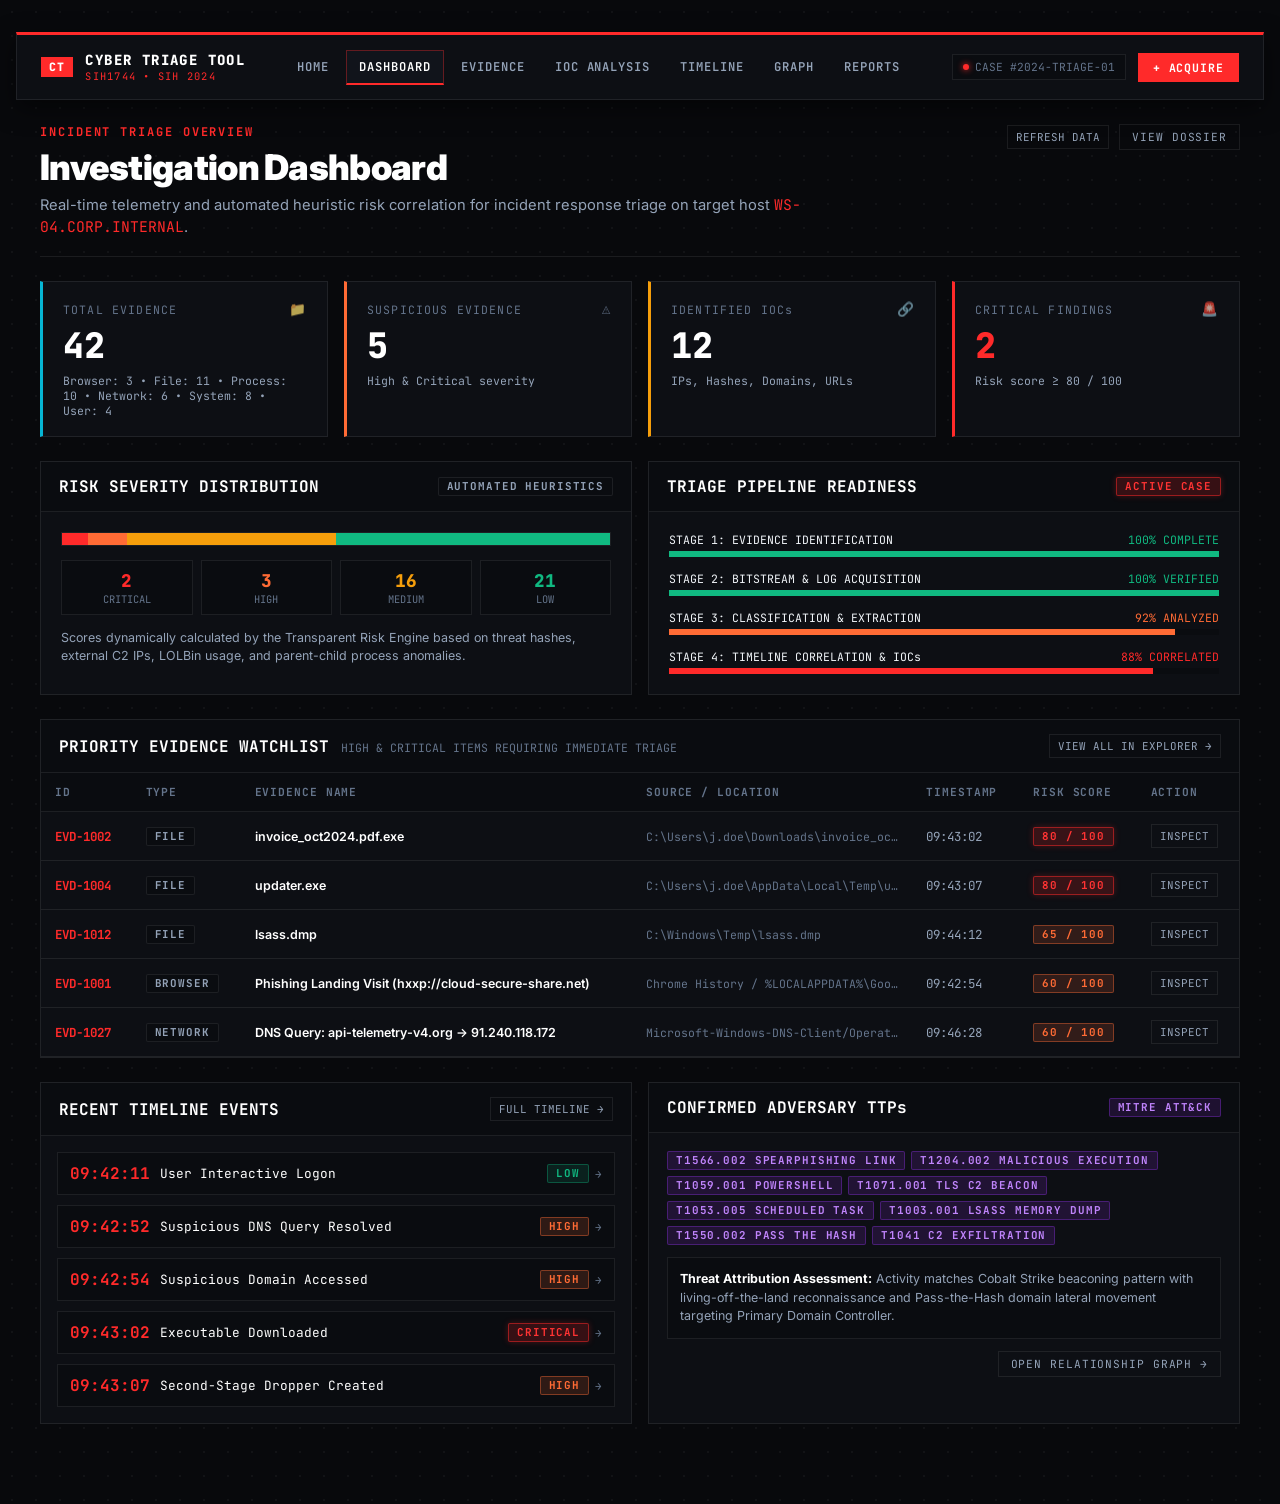
==== dashboard.html @ 0ad09f66 "Add files via upload" ====
<!DOCTYPE html>
<html lang="en">
<head>
  <meta charset="UTF-8">
  <meta name="viewport" content="width=device-width, initial-scale=1.0">
  <meta name="description" content="Cyber Triage Tool - Investigation Dashboard | SIH1744">
  <meta name="theme-color" content="#08090c">
  <title>Dashboard | Cyber Triage Tool</title>

  <!-- Google Fonts -->
  <link rel="preconnect" href="https://fonts.googleapis.com">
  <link rel="preconnect" href="https://fonts.gstatic.com" crossorigin>
  <link href="https://fonts.googleapis.com/css2?family=Inter:wght@400;500;600;700;800;900&family=JetBrains+Mono:wght@400;500;600;700&display=swap" rel="stylesheet">

  <link rel="stylesheet" href="css/style.css">
  <link rel="stylesheet" href="css/app.css">
</head>
<body>

  <!-- Global Technical App Header & Navigation -->
  <header class="app-header font-mono" role="banner">
    <div class="nav-wrapper">
      <a href="index.html" class="nav-brand" title="Return to Overview">
        <span class="brand-badge">CT</span>
        <div class="brand-text">
          <span class="brand-title">CYBER TRIAGE TOOL</span>
          <span class="brand-meta">SIH1744 &bull; SIH 2024</span>
        </div>
      </a>

      <button type="button" class="mobile-nav-toggle" id="mobileNavToggle" aria-label="Toggle navigation menu">&#9776;</button>

      <ul class="nav-links" id="navLinksContainer">
        <li><a href="index.html" class="nav-link">HOME</a></li>
        <li><a href="dashboard.html" class="nav-link active">DASHBOARD</a></li>
        <li><a href="evidence.html" class="nav-link">EVIDENCE</a></li>
        <li><a href="ioc.html" class="nav-link">IOC ANALYSIS</a></li>
        <li><a href="timeline.html" class="nav-link">TIMELINE</a></li>
        <li><a href="graph.html" class="nav-link">GRAPH</a></li>
        <li><a href="reports.html" class="nav-link">REPORTS</a></li>
      </ul>

      <div class="nav-actions">
        <div class="case-indicator">
          <span class="case-pulse"></span>
          <span>CASE #2024-TRIAGE-01</span>
        </div>
        <button type="button" class="btn-acquire-quick font-mono" title="Acquire new forensic evidence file">
          <span>+ ACQUIRE</span>
        </button>
      </div>
    </div>
  </header>

  <!-- Main Container -->
  <main class="app-container" style="margin-top: 24px;">
    
    <!-- Page Header & Triage Stage Bar -->
    <section class="page-header" aria-label="Dashboard Overview">
      <div class="header-left">
        <span class="page-category font-mono">INCIDENT TRIAGE OVERVIEW</span>
        <h1 class="page-title">Investigation Dashboard</h1>
        <p class="page-subtitle">
          Real-time telemetry and automated heuristic risk correlation for incident response triage on target host <code class="font-mono" style="color: var(--color-accent-red);">WS-04.CORP.INTERNAL</code>.
        </p>
      </div>
      <div class="header-right font-mono">
        <button type="button" class="table-action-btn" id="refreshStatsBtn">REFRESH DATA</button>
        <button type="button" class="action-btn" onclick="location.href='reports.html'">VIEW DOSSIER</button>
      </div>
    </section>

    <!-- 4 Key Dynamic Metrics -->
    <section class="metrics-grid font-mono" aria-label="Key Forensic Statistics">
      <div class="metric-card accent-cyan">
        <div class="metric-header">
          <span>TOTAL EVIDENCE</span>
          <span class="metric-icon">&#128193;</span>
        </div>
        <div class="metric-value" id="statTotalEvidence">--</div>
        <div class="metric-footer" id="statEvidenceBreakdown">Across 6 artifact vectors</div>
      </div>

      <div class="metric-card accent-orange">
        <div class="metric-header">
          <span>SUSPICIOUS EVIDENCE</span>
          <span class="metric-icon">&#9888;</span>
        </div>
        <div class="metric-value" id="statSuspiciousEvidence">--</div>
        <div class="metric-footer">High &amp; Critical severity</div>
      </div>

      <div class="metric-card accent-amber">
        <div class="metric-header">
          <span>IDENTIFIED IOCs</span>
          <span class="metric-icon">&#128279;</span>
        </div>
        <div class="metric-value" id="statTotalIocs">--</div>
        <div class="metric-footer">IPs, Hashes, Domains, URLs</div>
      </div>

      <div class="metric-card accent-red">
        <div class="metric-header">
          <span>CRITICAL FINDINGS</span>
          <span class="metric-icon">&#128680;</span>
        </div>
        <div class="metric-value" id="statCriticalFindings">--</div>
        <div class="metric-footer">Risk score &ge; 80 / 100</div>
      </div>
    </section>

    <!-- Investigation Progress & Risk Distribution Row -->
    <div style="display: grid; grid-template-columns: 1fr 1fr; gap: 16px;">
      
      <!-- Risk Distribution Visual Meter -->
      <section class="data-panel" aria-label="Heuristic Risk Distribution">
        <div class="panel-toolbar">
          <span class="font-mono" style="font-weight: 700; color: var(--text-white);">RISK SEVERITY DISTRIBUTION</span>
          <span class="badge badge-type font-mono">AUTOMATED HEURISTICS</span>
        </div>
        <div style="padding: 20px; display: flex; flex-direction: column; gap: 14px;">
          <!-- Progress Bar Segments -->
          <div style="height: 14px; background: var(--bg-panel); border: 1px solid var(--border-subtle); display: flex; overflow: hidden;" id="riskDistributionBar">
            <div id="riskBarCritical" style="background: #ff2a2a; width: 0%;" title="Critical"></div>
            <div id="riskBarHigh" style="background: #ff6b35; width: 0%;" title="High"></div>
            <div id="riskBarMedium" style="background: #f59e0b; width: 0%;" title="Medium"></div>
            <div id="riskBarLow" style="background: #10b981; width: 0%;" title="Low"></div>
          </div>

          <!-- Legend Counters -->
          <div style="display: grid; grid-template-columns: repeat(4, 1fr); gap: 8px; text-align: center;" class="font-mono">
            <div style="background: var(--bg-panel); border: 1px solid var(--border-subtle); padding: 8px;">
              <div style="color: #ff2a2a; font-weight: 800; font-size: 1.1rem;" id="distCriticalCount">0</div>
              <div style="font-size: 0.65rem; color: var(--text-muted);">CRITICAL</div>
            </div>
            <div style="background: var(--bg-panel); border: 1px solid var(--border-subtle); padding: 8px;">
              <div style="color: #ff6b35; font-weight: 800; font-size: 1.1rem;" id="distHighCount">0</div>
              <div style="font-size: 0.65rem; color: var(--text-muted);">HIGH</div>
            </div>
            <div style="background: var(--bg-panel); border: 1px solid var(--border-subtle); padding: 8px;">
              <div style="color: #f59e0b; font-weight: 800; font-size: 1.1rem;" id="distMediumCount">0</div>
              <div style="font-size: 0.65rem; color: var(--text-muted);">MEDIUM</div>
            </div>
            <div style="background: var(--bg-panel); border: 1px solid var(--border-subtle); padding: 8px;">
              <div style="color: #10b981; font-weight: 800; font-size: 1.1rem;" id="distLowCount">0</div>
              <div style="font-size: 0.65rem; color: var(--text-muted);">LOW</div>
            </div>
          </div>

          <p style="font-size: 0.78rem; color: var(--text-secondary); line-height: 1.45;">
            Scores dynamically calculated by the Transparent Risk Engine based on threat hashes, external C2 IPs, LOLBin usage, and parent-child process anomalies.
          </p>
        </div>
      </section>

      <!-- Investigation Pipeline Progress -->
      <section class="data-panel" aria-label="Investigation Pipeline Status">
        <div class="panel-toolbar">
          <span class="font-mono" style="font-weight: 700; color: var(--text-white);">TRIAGE PIPELINE READINESS</span>
          <span class="badge badge-critical font-mono">ACTIVE CASE</span>
        </div>
        <div style="padding: 20px; display: flex; flex-direction: column; gap: 14px;" class="font-mono">
          <div style="display: flex; flex-direction: column; gap: 4px;">
            <div style="display: flex; justify-content: space-between; font-size: 0.72rem;">
              <span>STAGE 1: EVIDENCE IDENTIFICATION</span>
              <span style="color: #10b981;">100% COMPLETE</span>
            </div>
            <div style="height: 6px; background: var(--bg-panel);"><div style="width: 100%; height: 100%; background: #10b981;"></div></div>
          </div>

          <div style="display: flex; flex-direction: column; gap: 4px;">
            <div style="display: flex; justify-content: space-between; font-size: 0.72rem;">
              <span>STAGE 2: BITSTREAM &amp; LOG ACQUISITION</span>
              <span style="color: #10b981;">100% VERIFIED</span>
            </div>
            <div style="height: 6px; background: var(--bg-panel);"><div style="width: 100%; height: 100%; background: #10b981;"></div></div>
          </div>

          <div style="display: flex; flex-direction: column; gap: 4px;">
            <div style="display: flex; justify-content: space-between; font-size: 0.72rem;">
              <span>STAGE 3: CLASSIFICATION &amp; EXTRACTION</span>
              <span style="color: #ff6b35;">92% ANALYZED</span>
            </div>
            <div style="height: 6px; background: var(--bg-panel);"><div style="width: 92%; height: 100%; background: #ff6b35;"></div></div>
          </div>

          <div style="display: flex; flex-direction: column; gap: 4px;">
            <div style="display: flex; justify-content: space-between; font-size: 0.72rem;">
              <span>STAGE 4: TIMELINE CORRELATION &amp; IOCs</span>
              <span style="color: #ff2a2a;">88% CORRELATED</span>
            </div>
            <div style="height: 6px; background: var(--bg-panel);"><div style="width: 88%; height: 100%; background: #ff2a2a;"></div></div>
          </div>
        </div>
      </section>
    </div>

    <!-- Priority Evidence Watchlist -->
    <section class="data-panel" aria-label="Priority Evidence Watchlist">
      <div class="panel-toolbar">
        <div>
          <span class="font-mono" style="font-weight: 700; color: var(--text-white);">PRIORITY EVIDENCE WATCHLIST</span>
          <span style="font-size: 0.72rem; color: var(--text-muted); margin-left: 8px;" class="font-mono">HIGH &amp; CRITICAL ITEMS REQUIRING IMMEDIATE TRIAGE</span>
        </div>
        <button type="button" class="table-action-btn font-mono" onclick="location.href='evidence.html'">VIEW ALL IN EXPLORER &rarr;</button>
      </div>

      <div class="table-responsive">
        <table class="triage-table">
          <thead>
            <tr>
              <th>ID</th>
              <th>TYPE</th>
              <th>EVIDENCE NAME</th>
              <th>SOURCE / LOCATION</th>
              <th>TIMESTAMP</th>
              <th>RISK SCORE</th>
              <th>ACTION</th>
            </tr>
          </thead>
          <tbody id="priorityEvidenceTableBody">
            <!-- Dynamic Rows Generated by dashboard.js -->
          </tbody>
        </table>
      </div>
    </section>

    <!-- Recent Timeline Events & MITRE ATT&CK Matrix Preview -->
    <div style="display: grid; grid-template-columns: 1fr 1fr; gap: 16px;">
      
      <!-- Recent Timeline Events -->
      <section class="data-panel" aria-label="Recent Correlated Events">
        <div class="panel-toolbar">
          <span class="font-mono" style="font-weight: 700; color: var(--text-white);">RECENT TIMELINE EVENTS</span>
          <button type="button" class="table-action-btn font-mono" onclick="location.href='timeline.html'">FULL TIMELINE &rarr;</button>
        </div>
        <div style="padding: 16px; display: flex; flex-direction: column; gap: 10px;" id="dashboardTimelinePreview">
          <!-- Dynamic Items Generated by dashboard.js -->
        </div>
      </section>

      <!-- Key Findings & MITRE ATT&CK Coverage -->
      <section class="data-panel" aria-label="MITRE ATT&CK Tactics Identified">
        <div class="panel-toolbar">
          <span class="font-mono" style="font-weight: 700; color: var(--text-white);">CONFIRMED ADVERSARY TTPs</span>
          <span class="badge badge-mitre font-mono">MITRE ATT&CK</span>
        </div>
        <div style="padding: 18px; display: flex; flex-direction: column; gap: 12px;">
          <div style="display: flex; flex-wrap: wrap; gap: 6px;">
            <span class="badge badge-mitre font-mono">T1566.002 Spearphishing Link</span>
            <span class="badge badge-mitre font-mono">T1204.002 Malicious Execution</span>
            <span class="badge badge-mitre font-mono">T1059.001 PowerShell</span>
            <span class="badge badge-mitre font-mono">T1071.001 TLS C2 Beacon</span>
            <span class="badge badge-mitre font-mono">T1053.005 Scheduled Task</span>
            <span class="badge badge-mitre font-mono">T1003.001 LSASS Memory Dump</span>
            <span class="badge badge-mitre font-mono">T1550.002 Pass the Hash</span>
            <span class="badge badge-mitre font-mono">T1041 C2 Exfiltration</span>
          </div>
          <div style="background: var(--bg-panel); border: 1px solid var(--border-subtle); padding: 12px; font-size: 0.78rem; color: var(--text-secondary); line-height: 1.5;">
            <strong style="color: var(--text-white);">Threat Attribution Assessment:</strong> Activity matches Cobalt Strike beaconing pattern with living-off-the-land reconnaissance and Pass-the-Hash domain lateral movement targeting Primary Domain Controller.
          </div>
          <div style="display: flex; justify-content: flex-end;">
            <button type="button" class="action-btn font-mono" onclick="location.href='graph.html'">OPEN RELATIONSHIP GRAPH &rarr;</button>
          </div>
        </div>
      </section>

    </div>

  </main>

  <script src="js/data.js"></script>
  <script src="js/app.js"></script>
  <script src="js/dashboard.js"></script>
</body>
</html>
---- css/style.css ----
/* ==========================================================================
   CYBER TRIAGE TOOL - SIH1744
   Aesthetic: Technical Cybersecurity / Forensic Investigation
   Colors: Near-black, High-contrast White, Signal Red Accent
   ========================================================================== */

/* --------------------------------------------------------------------------
   1. CSS Custom Properties / Design Tokens
   -------------------------------------------------------------------------- */
:root {
  /* Color Palette */
  --bg-page: #08090c;
  --bg-card: #0d0f14;
  --bg-card-secondary: #11141b;
  --bg-panel: #0a0c10;
  --bg-badge: #14171f;

  /* Accent Red */
  --color-accent-red: #ff2a2a;
  --color-accent-red-hover: #ff4747;
  --color-accent-red-dim: rgba(255, 42, 42, 0.12);
  --color-accent-red-border: rgba(255, 42, 42, 0.35);

  /* Typography Colors */
  --text-white: #ffffff;
  --text-primary: #f1f5f9;
  --text-secondary: #94a3b8;
  --text-muted: #64748b;
  --text-dark-muted: #475569;

  /* Borders & Dividers */
  --border-subtle: rgba(255, 255, 255, 0.08);
  --border-medium: rgba(255, 255, 255, 0.14);
  --border-light: rgba(255, 255, 255, 0.22);
  --border-accent: #ff2a2a;

  /* Typography Families */
  --font-sans: 'Inter', -apple-system, BlinkMacSystemFont, 'Segoe UI', Roboto, Helvetica, Arial, sans-serif;
  --font-mono: 'JetBrains Mono', 'SF Mono', Consolas, 'Courier New', Courier, monospace;

  /* Layout & Sizing */
  --card-max-width: 1040px;
  --container-padding-desktop: 48px 54px;
  --container-padding-tablet: 36px 28px;
  --container-padding-mobile: 24px 16px;

  /* Transitions */
  --transition-fast: 0.15s ease;
  --transition-smooth: 0.25s ease;
}

/* --------------------------------------------------------------------------
   2. Reset & Base Styles
   -------------------------------------------------------------------------- */
*, *::before, *::after {
  box-sizing: border-box;
  margin: 0;
  padding: 0;
}

html {
  font-size: 16px;
  scroll-behavior: smooth;
  background-color: var(--bg-page);
  color: var(--text-primary);
  -webkit-font-smoothing: antialiased;
  -moz-osx-font-smoothing: grayscale;
  overflow-x: hidden;
  width: 100%;
}

body {
  font-family: var(--font-sans);
  background-color: var(--bg-page);
  /* Tactical subtle forensic grid */
  background-image: 
    radial-gradient(circle, rgba(255, 255, 255, 0.04) 1px, transparent 1px);
  background-size: 24px 24px;
  min-height: 100vh;
  width: 100%;
  max-width: 100vw;
  display: flex;
  flex-direction: column;
  align-items: center;
  justify-content: center;
  padding: 32px 16px;
  overflow-x: hidden;
}

/* Utility font class */
.font-mono {
  font-family: var(--font-mono);
}

/* --------------------------------------------------------------------------
   3. Screen Wrapper & Top Bar
   -------------------------------------------------------------------------- */
.screen-wrapper {
  width: 100%;
  max-width: var(--card-max-width);
  min-width: 0;
  display: flex;
  flex-direction: column;
  gap: 12px;
  position: relative;
  overflow: hidden;
}

/* Top Mini Terminal Status Bar */
.top-bar {
  display: flex;
  justify-content: space-between;
  align-items: center;
  padding: 8px 16px;
  background: var(--bg-card);
  border: 1px solid var(--border-subtle);
  border-bottom: none;
  font-size: 0.72rem;
  letter-spacing: 0.06em;
  color: var(--text-muted);
  width: 100%;
  min-width: 0;
  overflow: hidden;
}

.terminal-status {
  display: flex;
  align-items: center;
  gap: 8px;
  min-width: 0;
  flex: 1;
  overflow: hidden;
}

.status-indicator {
  width: 6px;
  height: 6px;
  background-color: var(--color-accent-red);
  border-radius: 50%;
  box-shadow: 0 0 6px var(--color-accent-red);
  animation: pulse-indicator 2s infinite ease-in-out;
  flex-shrink: 0;
}

@keyframes pulse-indicator {
  0%, 100% { opacity: 1; }
  50% { opacity: 0.35; }
}

.status-text {
  min-width: 0;
  overflow: hidden;
  text-overflow: ellipsis;
  white-space: nowrap;
}

.keyboard-hint {
  color: var(--text-dark-muted);
  display: flex;
  align-items: center;
  gap: 4px;
  flex-shrink: 0;
}

.kbd-badge {
  color: var(--text-secondary);
  background: var(--bg-badge);
  padding: 1px 5px;
  border: 1px solid var(--border-subtle);
  border-radius: 2px;
  font-size: 0.68rem;
}

/* --------------------------------------------------------------------------
   4. Main Triage Card Container
   -------------------------------------------------------------------------- */
.triage-card {
  position: relative;
  background-color: var(--bg-card);
  border: 1px solid var(--border-subtle);
  border-top: 1px solid var(--border-medium);
  box-shadow: 0 16px 40px rgba(0, 0, 0, 0.6);
  width: 100%;
  max-width: 100%;
  min-width: 0;
  display: flex;
  overflow: hidden;
}

/* Red Left Vertical Accent Line */
.card-left-accent {
  width: 4px;
  flex-shrink: 0;
  background-color: var(--color-accent-red);
  align-self: stretch;
}

/* Inner Card Layout */
.card-inner {
  flex: 1;
  padding: var(--container-padding-desktop);
  display: flex;
  flex-direction: column;
  gap: 28px;
  position: relative;
  min-width: 0;
  overflow: hidden;
}

/* --------------------------------------------------------------------------
   5. Top-Right Corner Badge / Ribbon
   -------------------------------------------------------------------------- */
.corner-badge {
  position: absolute;
  top: 0;
  right: 0;
  z-index: 10;
  display: flex;
  flex-direction: column;
  align-items: flex-end;
}

.badge-edition {
  background-color: var(--color-accent-red);
  color: var(--text-white);
  font-size: 0.72rem;
  font-weight: 700;
  letter-spacing: 0.12em;
  padding: 6px 16px 5px 20px;
  clip-path: polygon(14px 0, 100% 0, 100% 100%, 0 100%);
  text-transform: uppercase;
}

.badge-track {
  background-color: var(--bg-badge);
  color: var(--text-secondary);
  font-size: 0.68rem;
  font-weight: 600;
  letter-spacing: 0.15em;
  padding: 4px 14px 4px 18px;
  border-left: 1px solid var(--border-medium);
  border-bottom: 1px solid var(--border-medium);
  text-transform: uppercase;
}

/* --------------------------------------------------------------------------
   6. Meta Section
   -------------------------------------------------------------------------- */
.meta-section {
  display: flex;
  flex-direction: column;
  gap: 8px;
  padding-right: 110px; /* Space for corner badge */
  min-width: 0;
}

.category-tag {
  color: var(--color-accent-red);
  font-size: 0.8rem;
  font-weight: 700;
  letter-spacing: 0.16em;
  text-transform: uppercase;
}

.metadata-row {
  display: flex;
  align-items: center;
  gap: 10px;
  font-size: 0.84rem;
  color: var(--text-secondary);
  letter-spacing: 0.08em;
  flex-wrap: wrap;
}

.meta-id {
  color: var(--text-primary);
  font-weight: 600;
}

.meta-separator {
  color: var(--text-dark-muted);
  font-size: 0.75rem;
}

.meta-edition {
  color: var(--text-secondary);
}

.copy-id-btn {
  background: transparent;
  border: 1px solid var(--border-subtle);
  color: var(--text-muted);
  padding: 2px 8px;
  font-size: 0.68rem;
  cursor: pointer;
  display: inline-flex;
  align-items: center;
  gap: 4px;
  transition: all var(--transition-fast);
  margin-left: 4px;
}

.copy-id-btn:hover,
.copy-id-btn:focus-visible {
  color: var(--text-white);
  border-color: var(--color-accent-red);
  background: var(--color-accent-red-dim);
  outline: none;
}

/* --------------------------------------------------------------------------
   7. Hero Headline & Description
   -------------------------------------------------------------------------- */
.hero-section {
  display: flex;
  flex-direction: column;
  gap: 16px;
  min-width: 0;
}

.main-heading {
  font-size: clamp(1.75rem, 4.3vw, 3.25rem);
  font-weight: 900;
  line-height: 1.15;
  letter-spacing: -0.025em;
  color: var(--text-white);
  text-transform: none;
  word-break: break-word;
  overflow-wrap: break-word;
}

.heading-break {
  display: inline;
}

.project-description {
  font-size: 1.05rem;
  line-height: 1.65;
  color: var(--text-secondary);
  max-width: 840px;
  font-weight: 400;
  word-break: break-word;
  overflow-wrap: break-word;
}

/* --------------------------------------------------------------------------
   8. Subtle Horizontal Divider
   -------------------------------------------------------------------------- */
.subtle-divider {
  border: none;
  border-top: 1px solid var(--border-subtle);
  width: 100%;
  margin: 0;
}

/* --------------------------------------------------------------------------
   9. Process Bar (Core Triage Pipeline)
   -------------------------------------------------------------------------- */
.process-section {
  display: flex;
  flex-direction: column;
  gap: 16px;
  min-width: 0;
}

.process-header-meta {
  display: flex;
  justify-content: space-between;
  align-items: center;
  font-size: 0.72rem;
  color: var(--text-muted);
  letter-spacing: 0.08em;
  flex-wrap: wrap;
  gap: 6px;
}

.process-guide {
  color: var(--text-dark-muted);
  font-size: 0.66rem;
}

/* Process Bar Container */
.process-bar {
  display: flex;
  align-items: center;
  justify-content: space-between;
  flex-wrap: wrap;
  gap: 6px 10px;
  padding: 12px 14px;
  background: var(--bg-panel);
  border: 1px solid var(--border-subtle);
  min-width: 0;
}

.process-node {
  display: inline-flex;
  align-items: center;
  gap: 8px;
  min-width: 0;
}

.process-step {
  background: transparent;
  border: 1px solid transparent;
  color: var(--text-secondary);
  font-size: 0.8rem;
  font-weight: 600;
  letter-spacing: 0.08em;
  padding: 8px 12px;
  cursor: pointer;
  display: inline-flex;
  align-items: center;
  gap: 6px;
  transition: all var(--transition-fast);
  position: relative;
  text-transform: uppercase;
  min-width: 0;
}

.process-step .step-num {
  color: var(--color-accent-red);
  font-size: 0.66rem;
  font-weight: 700;
  opacity: 0.85;
}

.process-step:hover,
.process-step:focus-visible {
  color: var(--text-white);
  border-color: var(--color-accent-red);
  background: var(--color-accent-red-dim);
  outline: none;
}

.process-step.active {
  color: var(--text-white);
  background: var(--bg-card-secondary);
  border-color: var(--color-accent-red-border);
  box-shadow: inset 0 -2px 0 var(--color-accent-red);
}

.process-arrow {
  color: var(--color-accent-red);
  font-size: 1.1rem;
  user-select: none;
  opacity: 0.85;
  font-weight: 700;
  line-height: 1;
}

/* Interactive Process Detail Panel */
.process-detail-panel {
  background: var(--bg-panel);
  border: 1px solid var(--border-subtle);
  border-left: 3px solid var(--color-accent-red);
  padding: 14px 18px;
  display: flex;
  flex-direction: column;
  gap: 8px;
  transition: border-color var(--transition-fast);
  min-width: 0;
}

.detail-header {
  display: flex;
  align-items: center;
  gap: 12px;
}

.detail-badge {
  font-size: 0.68rem;
  font-weight: 700;
  color: var(--color-accent-red);
  background: var(--color-accent-red-dim);
  padding: 2px 8px;
  border: 1px solid var(--color-accent-red-border);
  letter-spacing: 0.1em;
}

.detail-title {
  font-size: 0.85rem;
  font-weight: 700;
  color: var(--text-white);
  letter-spacing: 0.1em;
}

.detail-desc {
  font-size: 0.84rem;
  line-height: 1.55;
  color: var(--text-primary);
  font-family: var(--font-sans);
  word-break: break-word;
  overflow-wrap: break-word;
}

.detail-artifacts {
  font-size: 0.72rem;
  display: flex;
  flex-wrap: wrap;
  gap: 6px;
  margin-top: 4px;
}

.detail-artifact-label {
  color: var(--text-muted);
  letter-spacing: 0.08em;
}

.detail-artifact-content {
  color: var(--color-accent-red);
  letter-spacing: 0.04em;
  word-break: break-word;
  overflow-wrap: break-word;
}

/* --------------------------------------------------------------------------
   10. "WHY IT'S HARD" Challenge Section
   -------------------------------------------------------------------------- */
.challenge-section {
  display: flex;
  flex-direction: column;
  gap: 18px;
  min-width: 0;
}

.section-heading {
  font-size: 1.1rem;
  font-weight: 800;
  letter-spacing: 0.14em;
  color: var(--text-white);
  text-transform: uppercase;
  display: flex;
  align-items: center;
  gap: 8px;
}

.heading-prefix {
  color: var(--color-accent-red);
  font-weight: 700;
}

.challenge-list {
  list-style: none;
  display: grid;
  grid-template-columns: repeat(2, 1fr);
  gap: 14px;
  min-width: 0;
}

.challenge-item {
  display: flex;
  align-items: flex-start;
  gap: 14px;
  padding: 14px 16px;
  background: var(--bg-panel);
  border: 1px solid var(--border-subtle);
  transition: all var(--transition-fast);
  cursor: default;
  min-width: 0;
}

.challenge-item:hover,
.challenge-item:focus-visible {
  border-color: var(--border-light);
  background: var(--bg-card-secondary);
  outline: none;
}

.challenge-item:hover .bullet-marker {
  color: var(--text-white);
  border-color: var(--color-accent-red);
  background: var(--color-accent-red);
}

.bullet-marker {
  color: var(--color-accent-red);
  font-size: 0.7rem;
  font-weight: 700;
  letter-spacing: 0.05em;
  padding: 2px 5px;
  background: var(--color-accent-red-dim);
  border: 1px solid var(--color-accent-red-border);
  flex-shrink: 0;
  transition: all var(--transition-fast);
  line-height: 1;
}

.challenge-content {
  display: flex;
  flex-direction: column;
  gap: 4px;
  min-width: 0;
}

.challenge-title {
  font-size: 0.95rem;
  font-weight: 600;
  color: var(--text-white);
  line-height: 1.35;
  word-break: break-word;
  overflow-wrap: break-word;
}

.challenge-subtext {
  font-size: 0.78rem;
  line-height: 1.5;
  color: var(--text-muted);
  word-break: break-word;
  overflow-wrap: break-word;
}

/* --------------------------------------------------------------------------
   11. Footer / Action Controls
   -------------------------------------------------------------------------- */
.card-footer {
  display: flex;
  justify-content: space-between;
  align-items: center;
  padding-top: 14px;
  border-top: 1px solid var(--border-subtle);
  font-size: 0.72rem;
  color: var(--text-muted);
  min-width: 0;
}

.footer-left {
  letter-spacing: 0.06em;
}

.footer-tag {
  color: var(--color-accent-red);
  font-weight: 600;
}

.footer-right {
  display: flex;
  align-items: center;
  gap: 12px;
}

.action-btn {
  background: transparent;
  border: 1px solid var(--border-subtle);
  color: var(--text-secondary);
  font-family: var(--font-mono);
  font-size: 0.7rem;
  letter-spacing: 0.08em;
  padding: 5px 12px;
  cursor: pointer;
  display: inline-flex;
  align-items: center;
  gap: 6px;
  transition: all var(--transition-fast);
}

.action-btn .btn-indicator {
  width: 5px;
  height: 5px;
  background: var(--color-accent-red);
  border-radius: 50%;
}

.action-btn:hover,
.action-btn:focus-visible {
  color: var(--text-white);
  border-color: var(--color-accent-red);
  background: var(--color-accent-red-dim);
  outline: none;
}

/* --------------------------------------------------------------------------
   12. Notification Toast
   -------------------------------------------------------------------------- */
.toast-notification {
  position: fixed;
  bottom: 24px;
  right: 24px;
  background: var(--bg-card);
  color: var(--text-white);
  border: 1px solid var(--color-accent-red);
  border-left: 4px solid var(--color-accent-red);
  padding: 10px 18px;
  font-size: 0.75rem;
  letter-spacing: 0.1em;
  box-shadow: 0 8px 24px rgba(0, 0, 0, 0.8);
  opacity: 0;
  transform: translateY(12px);
  pointer-events: none;
  transition: opacity 0.2s ease, transform 0.2s ease;
  z-index: 1000;
}

.toast-notification.show {
  opacity: 1;
  transform: translateY(0);
}

/* --------------------------------------------------------------------------
   13. Fullscreen Presentation Mode Modifier
   -------------------------------------------------------------------------- */
body.presentation-mode {
  padding: 0;
  justify-content: center;
  background-color: #000000;
}

body.presentation-mode .top-bar {
  display: none;
}

body.presentation-mode .screen-wrapper {
  max-width: 100vw;
  height: 100vh;
  justify-content: center;
  align-items: center;
  padding: 24px;
}

body.presentation-mode .triage-card {
  max-width: 1200px;
  border-color: rgba(255, 255, 255, 0.12);
}

/* --------------------------------------------------------------------------
   14. Responsive Layout Queries
   -------------------------------------------------------------------------- */

/* Laptop / Small Desktop (max 1024px) */
@media screen and (max-width: 1024px) {
  .card-inner {
    padding: var(--container-padding-tablet);
    gap: 24px;
  }
}

/* Tablet (max 768px) */
@media screen and (max-width: 768px) {
  body {
    padding: 16px 8px;
  }

  .card-inner {
    padding: var(--container-padding-tablet);
    gap: 20px;
  }

  .top-bar {
    padding: 6px 12px;
  }

  .main-heading {
    font-size: clamp(1.65rem, 5vw, 2.2rem);
    line-height: 1.18;
  }

  .heading-break {
    display: inline;
  }

  .challenge-list {
    grid-template-columns: 1fr;
  }

  .process-bar {
    gap: 6px;
    padding: 10px;
  }

  .process-node {
    gap: 6px;
  }

  .process-step {
    padding: 6px 10px;
    font-size: 0.75rem;
  }

  .process-arrow {
    font-size: 0.95rem;
  }
}

/* Mobile & Small Screens (max 580px) */
@media screen and (max-width: 580px) {
  body {
    padding: 8px 6px;
  }

  .screen-wrapper {
    gap: 6px;
    width: 100%;
  }

  .card-left-accent {
    width: 3px;
  }

  .card-inner {
    padding: var(--container-padding-mobile);
    gap: 16px;
  }

  /* Responsive Top Bar: clean single line truncation */
  .top-bar {
    padding: 5px 8px;
    gap: 4px;
  }

  .status-text {
    font-size: 0.6rem;
  }

  .keyboard-hint {
    display: none; /* Hide keyboard shortcut text on mobile */
  }

  /* Corner Badge on Mobile */
  .corner-badge .badge-edition {
    font-size: 0.58rem;
    padding: 4px 8px 3px 12px;
  }

  .corner-badge .badge-track {
    font-size: 0.52rem;
    padding: 2px 6px;
  }

  .meta-section {
    padding-right: 70px;
    gap: 4px;
  }

  .category-tag {
    font-size: 0.68rem;
    letter-spacing: 0.12em;
  }

  .metadata-row {
    font-size: 0.7rem;
    gap: 6px;
  }

  .copy-id-btn {
    padding: 1px 5px;
    font-size: 0.6rem;
  }

  /* Main Headline Mobile */
  .main-heading {
    font-size: 1.38rem;
    line-height: 1.22;
    letter-spacing: -0.02em;
  }

  .heading-break {
    display: none; /* Natural wrapping on mobile */
  }

  .project-description {
    font-size: 0.85rem;
    line-height: 1.5;
  }

  /* Process Bar in clean 2-column grid */
  .process-header-meta {
    flex-direction: column;
    align-items: flex-start;
    gap: 2px;
  }

  .process-bar {
    display: grid;
    grid-template-columns: 1fr 1fr;
    gap: 6px;
    padding: 8px 6px;
  }

  .process-node {
    display: block;
    width: 100%;
  }

  .process-node .process-arrow {
    display: none;
  }

  .process-step {
    width: 100%;
    justify-content: flex-start;
    padding: 6px 6px;
    font-size: 0.68rem;
    gap: 4px;
  }

  .process-detail-panel {
    padding: 10px 12px;
    gap: 6px;
  }

  .detail-badge {
    font-size: 0.62rem;
  }

  .detail-title {
    font-size: 0.78rem;
  }

  .detail-desc {
    font-size: 0.78rem;
  }

  .detail-artifacts {
    font-size: 0.66rem;
  }

  /* Challenges Section */
  .section-heading {
    font-size: 0.95rem;
  }

  .challenge-item {
    padding: 10px 12px;
    gap: 10px;
  }

  .challenge-title {
    font-size: 0.86rem;
  }

  .challenge-subtext {
    font-size: 0.74rem;
  }

  /* Card Footer Mobile */
  .card-footer {
    flex-direction: column;
    align-items: flex-start;
    gap: 10px;
    font-size: 0.68rem;
  }

  .action-btn {
    width: 100%;
    justify-content: center;
  }
}
---- css/app.css ----
/* ==========================================================================
   CYBER TRIAGE TOOL - SIH1744
   Application Stylesheet (Dashboard, Evidence, IOCs, Timeline, Graph, Reports)
   Inherits design tokens and base styles from css/style.css
   ========================================================================== */

/* --------------------------------------------------------------------------
   1. Shared Application Layout
   -------------------------------------------------------------------------- */
.app-container {
  width: 100%;
  max-width: 1400px;
  margin: 0 auto;
  padding: 0 24px 48px;
  display: flex;
  flex-direction: column;
  gap: 24px;
  min-width: 0;
}

/* --------------------------------------------------------------------------
   2. Global Application Header & Navigation Bar
   -------------------------------------------------------------------------- */
.app-header {
  width: 100%;
  background: var(--bg-card);
  border: 1px solid var(--border-subtle);
  border-top: 3px solid var(--color-accent-red);
  position: sticky;
  top: 0;
  z-index: 500;
  box-shadow: 0 8px 24px rgba(0, 0, 0, 0.5);
}

.nav-wrapper {
  max-width: 1400px;
  margin: 0 auto;
  padding: 0 24px;
  height: 64px;
  display: flex;
  align-items: center;
  justify-content: space-between;
  gap: 16px;
}

/* Brand / Logo */
.nav-brand {
  display: flex;
  align-items: center;
  gap: 12px;
  text-decoration: none;
  color: var(--text-white);
  flex-shrink: 0;
}

.brand-badge {
  background: var(--color-accent-red);
  color: var(--text-white);
  font-size: 0.72rem;
  font-weight: 800;
  padding: 4px 8px;
  letter-spacing: 0.1em;
  line-height: 1;
}

.brand-text {
  display: flex;
  flex-direction: column;
}

.brand-title {
  font-size: 0.88rem;
  font-weight: 800;
  letter-spacing: 0.1em;
  color: var(--text-white);
}

.brand-meta {
  font-size: 0.65rem;
  color: var(--color-accent-red);
  letter-spacing: 0.12em;
}

/* Nav Links List */
.nav-links {
  display: flex;
  align-items: center;
  list-style: none;
  gap: 4px;
  margin: 0;
  padding: 0;
}

.nav-link {
  color: var(--text-secondary);
  text-decoration: none;
  font-size: 0.76rem;
  font-weight: 600;
  letter-spacing: 0.08em;
  padding: 8px 12px;
  border: 1px solid transparent;
  transition: all var(--transition-fast);
  display: inline-flex;
  align-items: center;
  gap: 6px;
  text-transform: uppercase;
}

.nav-link:hover,
.nav-link:focus-visible {
  color: var(--text-white);
  background: var(--color-accent-red-dim);
  border-color: var(--color-accent-red-border);
  outline: none;
}

.nav-link.active {
  color: var(--text-white);
  background: var(--bg-card-secondary);
  border-color: var(--color-accent-red-border);
  border-bottom: 2px solid var(--color-accent-red);
}

/* Nav Right Actions */
.nav-actions {
  display: flex;
  align-items: center;
  gap: 12px;
  flex-shrink: 0;
}

.case-indicator {
  font-size: 0.7rem;
  color: var(--text-muted);
  display: flex;
  align-items: center;
  gap: 6px;
  background: var(--bg-panel);
  padding: 5px 10px;
  border: 1px solid var(--border-subtle);
}

.case-pulse {
  width: 6px;
  height: 6px;
  border-radius: 50%;
  background: var(--color-accent-red);
  box-shadow: 0 0 6px var(--color-accent-red);
  animation: pulse-indicator 2s infinite;
}

.btn-acquire-quick {
  background: var(--color-accent-red);
  color: var(--text-white);
  border: 1px solid var(--color-accent-red);
  padding: 6px 14px;
  font-size: 0.72rem;
  font-weight: 700;
  letter-spacing: 0.08em;
  cursor: pointer;
  display: inline-flex;
  align-items: center;
  gap: 6px;
  transition: all var(--transition-fast);
  text-transform: uppercase;
}

.btn-acquire-quick:hover {
  background: var(--color-accent-red-hover);
  box-shadow: 0 0 10px rgba(255, 42, 42, 0.4);
}

/* Mobile Nav Toggle */
.mobile-nav-toggle {
  display: none;
  background: transparent;
  border: 1px solid var(--border-subtle);
  color: var(--text-white);
  padding: 6px 10px;
  font-size: 1rem;
  cursor: pointer;
}

/* --------------------------------------------------------------------------
   3. Page Header / Breadcrumb Component
   -------------------------------------------------------------------------- */
.page-header {
  display: flex;
  justify-content: space-between;
  align-items: flex-start;
  padding-bottom: 18px;
  border-bottom: 1px solid var(--border-subtle);
  gap: 16px;
  flex-wrap: wrap;
}

.header-left {
  display: flex;
  flex-direction: column;
  gap: 6px;
}

.page-category {
  color: var(--color-accent-red);
  font-size: 0.75rem;
  font-weight: 700;
  letter-spacing: 0.16em;
  text-transform: uppercase;
}

.page-title {
  font-size: clamp(1.6rem, 3.2vw, 2.2rem);
  font-weight: 900;
  color: var(--text-white);
  letter-spacing: -0.02em;
}

.page-subtitle {
  font-size: 0.92rem;
  color: var(--text-secondary);
  max-width: 780px;
  line-height: 1.5;
}

.header-right {
  display: flex;
  align-items: center;
  gap: 10px;
  flex-wrap: wrap;
}

/* --------------------------------------------------------------------------
   4. Metric Summary Cards
   -------------------------------------------------------------------------- */
.metrics-grid {
  display: grid;
  grid-template-columns: repeat(4, 1fr);
  gap: 16px;
}

.metric-card {
  background: var(--bg-card);
  border: 1px solid var(--border-subtle);
  border-left: 3px solid var(--border-subtle);
  padding: 18px 20px;
  display: flex;
  flex-direction: column;
  gap: 10px;
  position: relative;
  transition: all var(--transition-fast);
}

.metric-card:hover {
  border-color: var(--border-medium);
  background: var(--bg-card-secondary);
}

.metric-card.accent-red {
  border-left-color: var(--color-accent-red);
}

.metric-card.accent-orange {
  border-left-color: #ff6b35;
}

.metric-card.accent-amber {
  border-left-color: #f59e0b;
}

.metric-card.accent-cyan {
  border-left-color: #06b6d4;
}

.metric-header {
  display: flex;
  justify-content: space-between;
  align-items: center;
  font-size: 0.72rem;
  color: var(--text-muted);
  letter-spacing: 0.1em;
}

.metric-icon {
  font-size: 0.85rem;
  opacity: 0.7;
}

.metric-value {
  font-size: 2.2rem;
  font-weight: 900;
  color: var(--text-white);
  line-height: 1;
}

.metric-card.accent-red .metric-value {
  color: var(--color-accent-red);
}

.metric-footer {
  font-size: 0.72rem;
  color: var(--text-secondary);
}

/* --------------------------------------------------------------------------
   5. Technical Badges & Severity Indicators
   -------------------------------------------------------------------------- */
.badge {
  display: inline-flex;
  align-items: center;
  padding: 3px 8px;
  font-size: 0.68rem;
  font-weight: 700;
  letter-spacing: 0.08em;
  line-height: 1;
  text-transform: uppercase;
  border-radius: 2px;
}

.badge-critical {
  background: rgba(255, 42, 42, 0.18);
  color: #ff3333;
  border: 1px solid rgba(255, 42, 42, 0.5);
  box-shadow: 0 0 6px rgba(255, 42, 42, 0.25);
}

.badge-high {
  background: rgba(255, 107, 53, 0.15);
  color: #ff6b35;
  border: 1px solid rgba(255, 107, 53, 0.4);
}

.badge-medium {
  background: rgba(245, 158, 11, 0.15);
  color: #f59e0b;
  border: 1px solid rgba(245, 158, 11, 0.4);
}

.badge-low {
  background: rgba(16, 185, 129, 0.12);
  color: #10b981;
  border: 1px solid rgba(16, 185, 129, 0.35);
}

.badge-type {
  background: var(--bg-panel);
  color: var(--text-secondary);
  border: 1px solid var(--border-subtle);
}

.badge-mitre {
  background: rgba(147, 51, 234, 0.15);
  color: #c084fc;
  border: 1px solid rgba(147, 51, 234, 0.35);
}

/* --------------------------------------------------------------------------
   6. Data Tables (Evidence & IOCs)
   -------------------------------------------------------------------------- */
.data-panel {
  background: var(--bg-card);
  border: 1px solid var(--border-subtle);
  display: flex;
  flex-direction: column;
  overflow: hidden;
}

.panel-toolbar {
  display: flex;
  justify-content: space-between;
  align-items: center;
  padding: 14px 18px;
  background: var(--bg-panel);
  border-bottom: 1px solid var(--border-subtle);
  gap: 12px;
  flex-wrap: wrap;
}

.toolbar-search {
  display: flex;
  align-items: center;
  background: var(--bg-card);
  border: 1px solid var(--border-subtle);
  padding: 6px 12px;
  min-width: 260px;
  flex: 1;
  max-width: 420px;
}

.search-input {
  background: transparent;
  border: none;
  color: var(--text-white);
  font-family: var(--font-mono);
  font-size: 0.78rem;
  width: 100%;
  outline: none;
}

.search-input::placeholder {
  color: var(--text-muted);
}

.toolbar-filters {
  display: flex;
  align-items: center;
  gap: 10px;
  flex-wrap: wrap;
}

.custom-select {
  background: var(--bg-card);
  border: 1px solid var(--border-subtle);
  color: var(--text-secondary);
  font-family: var(--font-mono);
  font-size: 0.72rem;
  padding: 6px 10px;
  outline: none;
  cursor: pointer;
  transition: border-color var(--transition-fast);
}

.custom-select:hover,
.custom-select:focus {
  border-color: var(--color-accent-red);
  color: var(--text-white);
}

.table-responsive {
  width: 100%;
  overflow-x: auto;
  -webkit-overflow-scrolling: touch;
}

.triage-table {
  width: 100%;
  border-collapse: collapse;
  font-size: 0.78rem;
  text-align: left;
}

.triage-table th {
  background: var(--bg-panel);
  color: var(--text-muted);
  font-family: var(--font-mono);
  font-size: 0.7rem;
  letter-spacing: 0.08em;
  padding: 12px 14px;
  border-bottom: 1px solid var(--border-subtle);
  font-weight: 700;
  text-transform: uppercase;
  white-space: nowrap;
  user-select: none;
}

.triage-table th.sortable {
  cursor: pointer;
  transition: color var(--transition-fast);
}

.triage-table th.sortable:hover {
  color: var(--text-white);
}

.triage-table td {
  padding: 12px 14px;
  border-bottom: 1px solid var(--border-subtle);
  color: var(--text-primary);
  vertical-align: middle;
}

.triage-table tbody tr {
  transition: background var(--transition-fast);
  cursor: pointer;
}

.triage-table tbody tr:hover {
  background: var(--bg-card-secondary);
}

.table-action-btn {
  background: transparent;
  border: 1px solid var(--border-subtle);
  color: var(--text-secondary);
  font-family: var(--font-mono);
  font-size: 0.68rem;
  padding: 4px 8px;
  cursor: pointer;
  transition: all var(--transition-fast);
}

.table-action-btn:hover {
  color: var(--text-white);
  border-color: var(--color-accent-red);
  background: var(--color-accent-red-dim);
}

.panel-footer {
  display: flex;
  justify-content: space-between;
  align-items: center;
  padding: 10px 18px;
  background: var(--bg-panel);
  border-top: 1px solid var(--border-subtle);
  font-size: 0.72rem;
  color: var(--text-muted);
  flex-wrap: wrap;
  gap: 8px;
}

/* --------------------------------------------------------------------------
   7. Modals (Detail & Acquisition)
   -------------------------------------------------------------------------- */
.modal-overlay {
  position: fixed;
  top: 0;
  left: 0;
  width: 100vw;
  height: 100vh;
  background: rgba(0, 0, 0, 0.82);
  display: flex;
  align-items: center;
  justify-content: center;
  padding: 20px;
  z-index: 1000;
  backdrop-filter: blur(4px);
  opacity: 0;
  pointer-events: none;
  transition: opacity 0.2s ease;
}

.modal-overlay.open {
  opacity: 1;
  pointer-events: auto;
}

.modal-box {
  background: var(--bg-card);
  border: 1px solid var(--border-medium);
  border-top: 3px solid var(--color-accent-red);
  width: 100%;
  max-width: 760px;
  max-height: 90vh;
  display: flex;
  flex-direction: column;
  box-shadow: 0 20px 60px rgba(0, 0, 0, 0.8);
  overflow: hidden;
  transform: translateY(16px);
  transition: transform 0.2s ease;
}

.modal-overlay.open .modal-box {
  transform: translateY(0);
}

.modal-header {
  display: flex;
  justify-content: space-between;
  align-items: center;
  padding: 16px 20px;
  background: var(--bg-panel);
  border-bottom: 1px solid var(--border-subtle);
}

.modal-title {
  font-size: 1rem;
  font-weight: 800;
  color: var(--text-white);
  display: flex;
  align-items: center;
  gap: 10px;
}

.modal-close-btn {
  background: transparent;
  border: 1px solid var(--border-subtle);
  color: var(--text-muted);
  padding: 4px 8px;
  font-size: 0.8rem;
  cursor: pointer;
  transition: all var(--transition-fast);
}

.modal-close-btn:hover {
  color: var(--text-white);
  border-color: var(--color-accent-red);
}

.modal-body {
  padding: 20px;
  overflow-y: auto;
  display: flex;
  flex-direction: column;
  gap: 18px;
}

.modal-footer {
  display: flex;
  justify-content: flex-end;
  align-items: center;
  gap: 10px;
  padding: 14px 20px;
  background: var(--bg-panel);
  border-top: 1px solid var(--border-subtle);
}

/* Detail Modal Sections */
.meta-field-group {
  display: grid;
  grid-template-columns: repeat(2, 1fr);
  gap: 12px;
}

.meta-field {
  background: var(--bg-panel);
  border: 1px solid var(--border-subtle);
  padding: 10px 12px;
  display: flex;
  flex-direction: column;
  gap: 4px;
}

.meta-label {
  font-size: 0.65rem;
  color: var(--text-muted);
  letter-spacing: 0.08em;
  text-transform: uppercase;
}

.meta-val {
  font-size: 0.82rem;
  color: var(--text-white);
  word-break: break-all;
}

/* Transparent Risk Calculation Box */
.risk-calc-box {
  background: var(--bg-panel);
  border: 1px solid var(--border-subtle);
  border-left: 3px solid var(--color-accent-red);
  padding: 14px 16px;
  display: flex;
  flex-direction: column;
  gap: 10px;
}

.risk-calc-header {
  display: flex;
  justify-content: space-between;
  align-items: center;
}

.risk-score-display {
  font-size: 1.3rem;
  font-weight: 900;
  color: var(--color-accent-red);
}

.risk-rules-list {
  list-style: none;
  display: flex;
  flex-direction: column;
  gap: 6px;
}

.risk-rule-item {
  display: flex;
  justify-content: space-between;
  align-items: center;
  font-size: 0.74rem;
  color: var(--text-primary);
  background: var(--bg-card-secondary);
  padding: 6px 10px;
  border-left: 2px solid var(--color-accent-red);
}

.rule-points {
  color: var(--color-accent-red);
  font-weight: 700;
}

/* Related Evidence & IOC Chips */
.chip-container {
  display: flex;
  flex-wrap: wrap;
  gap: 6px;
  margin-top: 4px;
}

.chip-btn {
  background: var(--bg-panel);
  border: 1px solid var(--border-subtle);
  color: var(--text-primary);
  font-size: 0.72rem;
  padding: 3px 8px;
  cursor: pointer;
  transition: all var(--transition-fast);
  display: inline-flex;
  align-items: center;
  gap: 4px;
}

.chip-btn:hover {
  border-color: var(--color-accent-red);
  color: var(--text-white);
  background: var(--color-accent-red-dim);
}

/* --------------------------------------------------------------------------
   8. Evidence Acquisition Demo Zone
   -------------------------------------------------------------------------- */
.dropzone-box {
  border: 2px dashed var(--border-medium);
  background: var(--bg-panel);
  padding: 36px 20px;
  text-align: center;
  cursor: pointer;
  transition: all var(--transition-fast);
  display: flex;
  flex-direction: column;
  align-items: center;
  gap: 12px;
}

.dropzone-box:hover,
.dropzone-box.dragover {
  border-color: var(--color-accent-red);
  background: var(--color-accent-red-dim);
}

.dropzone-icon {
  font-size: 2rem;
  color: var(--color-accent-red);
}

.dropzone-text {
  font-size: 0.9rem;
  color: var(--text-white);
  font-weight: 600;
}

.dropzone-sub {
  font-size: 0.74rem;
  color: var(--text-muted);
}

.disclaimer-banner {
  background: rgba(245, 158, 11, 0.08);
  border: 1px solid rgba(245, 158, 11, 0.3);
  padding: 10px 14px;
  font-size: 0.74rem;
  color: #fbbf24;
  line-height: 1.45;
  display: flex;
  align-items: flex-start;
  gap: 8px;
}

/* --------------------------------------------------------------------------
   9. Forensic Attack Timeline Layout
   -------------------------------------------------------------------------- */
.timeline-stream {
  position: relative;
  padding: 24px 0 24px 32px;
  display: flex;
  flex-direction: column;
  gap: 20px;
}

.timeline-stream::before {
  content: '';
  position: absolute;
  top: 0;
  bottom: 0;
  left: 11px;
  width: 2px;
  background: var(--border-medium);
}

.timeline-card {
  position: relative;
  background: var(--bg-card);
  border: 1px solid var(--border-subtle);
  padding: 16px 18px;
  display: flex;
  flex-direction: column;
  gap: 8px;
  transition: all var(--transition-fast);
  cursor: pointer;
}

.timeline-card:hover {
  border-color: var(--border-light);
  background: var(--bg-card-secondary);
}

.timeline-node-marker {
  position: absolute;
  left: -28px;
  top: 20px;
  width: 12px;
  height: 12px;
  border-radius: 50%;
  background: var(--bg-card);
  border: 2px solid var(--color-accent-red);
  box-shadow: 0 0 6px var(--color-accent-red);
}

.timeline-node-marker.CRITICAL {
  background: var(--color-accent-red);
}

.timeline-node-marker.HIGH {
  border-color: #ff6b35;
}

.timeline-node-marker.MEDIUM {
  border-color: #f59e0b;
}

.timeline-node-marker.LOW {
  border-color: #10b981;
}

.timeline-meta-row {
  display: flex;
  justify-content: space-between;
  align-items: center;
  font-size: 0.72rem;
  color: var(--text-muted);
  flex-wrap: wrap;
  gap: 6px;
}

.timeline-timestamp {
  color: var(--text-white);
  font-weight: 700;
}

.timeline-title {
  font-size: 0.95rem;
  font-weight: 700;
  color: var(--text-white);
}

.timeline-desc {
  font-size: 0.82rem;
  line-height: 1.5;
  color: var(--text-secondary);
}

/* --------------------------------------------------------------------------
   10. Investigation Graph Layout & Canvas
   -------------------------------------------------------------------------- */
.graph-viewport {
  position: relative;
  width: 100%;
  height: 640px;
  background: var(--bg-panel);
  border: 1px solid var(--border-subtle);
  overflow: hidden;
  cursor: grab;
}

.graph-viewport:active {
  cursor: grabbing;
}

.graph-svg {
  width: 100%;
  height: 100%;
}

.graph-controls {
  position: absolute;
  bottom: 16px;
  left: 16px;
  display: flex;
  gap: 6px;
  z-index: 10;
}

.graph-btn {
  background: var(--bg-card);
  border: 1px solid var(--border-subtle);
  color: var(--text-white);
  font-family: var(--font-mono);
  font-size: 0.78rem;
  padding: 6px 12px;
  cursor: pointer;
  transition: all var(--transition-fast);
}

.graph-btn:hover {
  border-color: var(--color-accent-red);
  background: var(--color-accent-red-dim);
}

.graph-legend {
  position: absolute;
  top: 16px;
  left: 16px;
  background: rgba(13, 15, 20, 0.9);
  border: 1px solid var(--border-subtle);
  padding: 10px 14px;
  display: flex;
  flex-direction: column;
  gap: 6px;
  font-size: 0.68rem;
  z-index: 10;
}

.legend-item {
  display: flex;
  align-items: center;
  gap: 8px;
  color: var(--text-secondary);
}

.legend-color {
  width: 10px;
  height: 10px;
  border-radius: 2px;
}

.graph-inspector {
  position: absolute;
  top: 16px;
  right: 16px;
  width: 320px;
  background: rgba(13, 15, 20, 0.95);
  border: 1px solid var(--border-medium);
  border-left: 3px solid var(--color-accent-red);
  padding: 16px;
  display: flex;
  flex-direction: column;
  gap: 10px;
  font-size: 0.76rem;
  box-shadow: 0 12px 32px rgba(0, 0, 0, 0.7);
  z-index: 10;
}

/* --------------------------------------------------------------------------
   11. Reports Dossier Layout
   -------------------------------------------------------------------------- */
.report-paper {
  background: var(--bg-card);
  border: 1px solid var(--border-subtle);
  padding: 40px;
  display: flex;
  flex-direction: column;
  gap: 28px;
}

.report-header-banner {
  border-bottom: 2px solid var(--color-accent-red);
  padding-bottom: 18px;
  display: flex;
  justify-content: space-between;
  align-items: flex-end;
}

.report-section {
  display: flex;
  flex-direction: column;
  gap: 12px;
}

.report-heading {
  font-size: 1.1rem;
  font-weight: 800;
  color: var(--text-white);
  letter-spacing: 0.08em;
  display: flex;
  align-items: center;
  gap: 8px;
  border-bottom: 1px solid var(--border-subtle);
  padding-bottom: 6px;
}

/* Print Styles */
@media print {
  body {
    background: #ffffff !important;
    color: #000000 !important;
    padding: 0 !important;
  }
  .app-header, .panel-toolbar, .btn-acquire-quick, .modal-overlay, .graph-controls {
    display: none !important;
  }
  .report-paper {
    background: #ffffff !important;
    color: #000000 !important;
    border: none !important;
    padding: 0 !important;
  }
  .report-heading {
    color: #000000 !important;
    border-color: #cccccc !important;
  }
}

/* --------------------------------------------------------------------------
   12. Responsive Application Media Queries
   -------------------------------------------------------------------------- */
@media screen and (max-width: 1024px) {
  .metrics-grid {
    grid-template-columns: repeat(2, 1fr);
  }
  .meta-field-group {
    grid-template-columns: 1fr;
  }
}

@media screen and (max-width: 768px) {
  .app-container {
    padding: 0 12px 32px;
    gap: 18px;
  }

  .nav-wrapper {
    padding: 0 12px;
  }

  .mobile-nav-toggle {
    display: block;
  }

  .nav-links {
    position: absolute;
    top: 64px;
    left: 0;
    width: 100%;
    background: var(--bg-card);
    border-bottom: 1px solid var(--border-subtle);
    flex-direction: column;
    align-items: flex-start;
    padding: 12px 16px;
    gap: 6px;
    display: none;
  }

  .nav-links.open {
    display: flex;
  }

  .nav-link {
    width: 100%;
  }

  .case-indicator {
    display: none;
  }

  .metrics-grid {
    grid-template-columns: 1fr;
  }

  .graph-inspector {
    position: static;
    width: 100%;
  }

  .report-paper {
    padding: 20px 14px;
  }
}
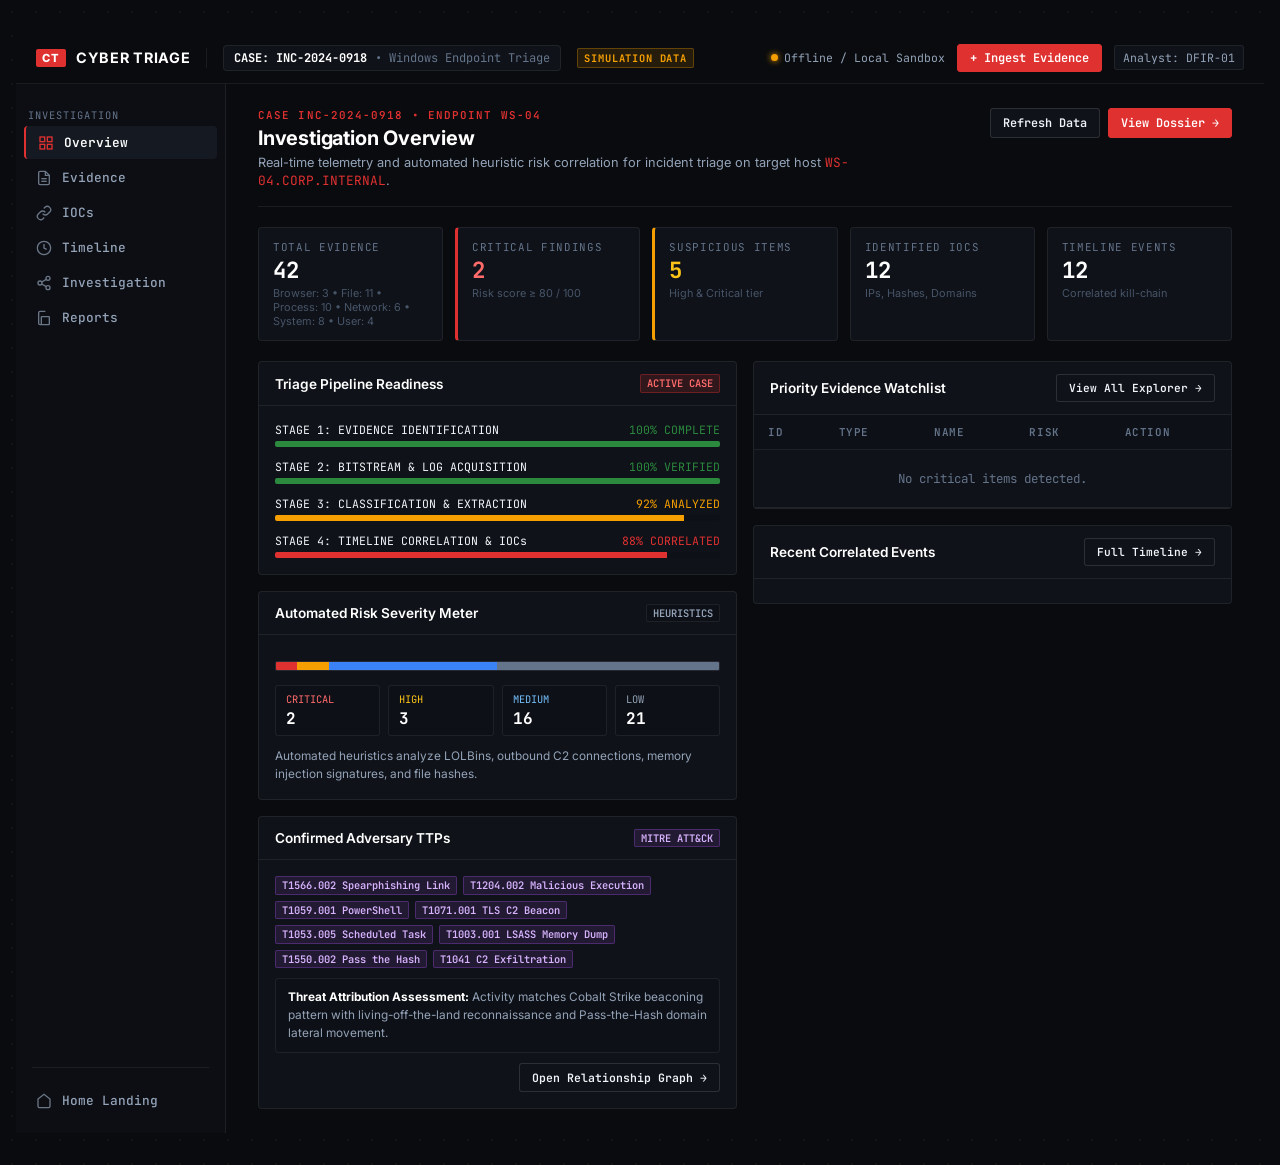
==== commit 99088fb4: "Add files via upload" ====
--- a/dashboard.html
+++ b/dashboard.html
@@ -4,271 +4,327 @@
   <meta charset="UTF-8">
   <meta name="viewport" content="width=device-width, initial-scale=1.0">
   <meta name="description" content="Cyber Triage Tool - Investigation Dashboard | SIH1744">
-  <meta name="theme-color" content="#08090c">
-  <title>Dashboard | Cyber Triage Tool</title>
+  <meta name="theme-color" content="#090b0e">
+  <title>Investigation Overview | Cyber Triage Tool</title>
 
   <!-- Google Fonts -->
   <link rel="preconnect" href="https://fonts.googleapis.com">
   <link rel="preconnect" href="https://fonts.gstatic.com" crossorigin>
-  <link href="https://fonts.googleapis.com/css2?family=Inter:wght@400;500;600;700;800;900&family=JetBrains+Mono:wght@400;500;600;700&display=swap" rel="stylesheet">
+  <link href="https://fonts.googleapis.com/css2?family=Inter:wght@400;500;600;700;800&family=JetBrains+Mono:wght@400;500;600;700&display=swap" rel="stylesheet">
 
   <link rel="stylesheet" href="css/style.css">
   <link rel="stylesheet" href="css/app.css">
 </head>
 <body>
 
-  <!-- Global Technical App Header & Navigation -->
-  <header class="app-header font-mono" role="banner">
-    <div class="nav-wrapper">
-      <a href="index.html" class="nav-brand" title="Return to Overview">
-        <span class="brand-badge">CT</span>
-        <div class="brand-text">
-          <span class="brand-title">CYBER TRIAGE TOOL</span>
-          <span class="brand-meta">SIH1744 &bull; SIH 2024</span>
-        </div>
-      </a>
-
-      <button type="button" class="mobile-nav-toggle" id="mobileNavToggle" aria-label="Toggle navigation menu">&#9776;</button>
-
-      <ul class="nav-links" id="navLinksContainer">
-        <li><a href="index.html" class="nav-link">HOME</a></li>
-        <li><a href="dashboard.html" class="nav-link active">DASHBOARD</a></li>
-        <li><a href="evidence.html" class="nav-link">EVIDENCE</a></li>
-        <li><a href="ioc.html" class="nav-link">IOC ANALYSIS</a></li>
-        <li><a href="timeline.html" class="nav-link">TIMELINE</a></li>
-        <li><a href="graph.html" class="nav-link">GRAPH</a></li>
-        <li><a href="reports.html" class="nav-link">REPORTS</a></li>
-      </ul>
-
-      <div class="nav-actions">
-        <div class="case-indicator">
-          <span class="case-pulse"></span>
-          <span>CASE #2024-TRIAGE-01</span>
-        </div>
-        <button type="button" class="btn-acquire-quick font-mono" title="Acquire new forensic evidence file">
-          <span>+ ACQUIRE</span>
-        </button>
+  <div class="app-shell">
+    
+    <!-- Global Top Bar -->
+    <header class="app-topbar">
+      <div class="topbar-left">
+        <button type="button" class="mobile-nav-toggle" id="mobileNavToggle" aria-label="Toggle navigation menu">&#9776;</button>
+        <a href="index.html" class="topbar-brand" title="Return to Overview">
+          <span class="brand-badge">CT</span>
+          <span>CYBER TRIAGE</span>
+        </a>
+        <div class="topbar-divider"></div>
+        <div class="topbar-case font-mono">
+          <span class="case-id">CASE: INC-2024-0918</span>
+          <span class="case-title">&bull; Windows Endpoint Triage</span>
+        </div>
+        <span class="simulation-pill">SIMULATION DATA</span>
       </div>
+      <div class="topbar-right">
+        <div class="status-indicator">
+          <span class="status-dot"></span>
+          <span>System Ready</span>
+        </div>
+        <button type="button" class="topbar-btn-ingest" id="quickIngestBtn">+ Ingest Evidence</button>
+        <div class="topbar-user">Analyst: DFIR-01</div>
+      </div>
+    </header>
+
+    <!-- App Body: Left Sidebar + Main Viewport -->
+    <div class="app-body">
+      
+      <!-- Minimal Left Sidebar -->
+      <aside class="app-sidebar font-mono" aria-label="Investigation Navigation">
+        <div>
+          <div class="sidebar-section-title">INVESTIGATION</div>
+          <ul class="sidebar-nav">
+            <li>
+              <a href="dashboard.html" class="sidebar-link active" data-page="dashboard">
+                <svg class="nav-icon" viewBox="0 0 24 24" fill="none" stroke="currentColor" stroke-width="2"><rect x="3" y="3" width="7" height="7"></rect><rect x="14" y="3" width="7" height="7"></rect><rect x="14" y="14" width="7" height="7"></rect><rect x="3" y="14" width="7" height="7"></rect></svg>
+                Overview
+              </a>
+            </li>
+            <li>
+              <a href="evidence.html" class="sidebar-link" data-page="evidence">
+                <svg class="nav-icon" viewBox="0 0 24 24" fill="none" stroke="currentColor" stroke-width="2"><path d="M14 2H6a2 2 0 0 0-2 2v16a2 2 0 0 0 2 2h12a2 2 0 0 0 2-2V8z"></path><polyline points="14 2 14 8 20 8"></polyline><line x1="16" y1="13" x2="8" y2="13"></line><line x1="16" y1="17" x2="8" y2="17"></line></svg>
+                Evidence
+              </a>
+            </li>
+            <li>
+              <a href="ioc.html" class="sidebar-link" data-page="ioc">
+                <svg class="nav-icon" viewBox="0 0 24 24" fill="none" stroke="currentColor" stroke-width="2"><path d="M10 13a5 5 0 0 0 7.54.54l3-3a5 5 0 0 0-7.07-7.07l-1.72 1.71"></path><path d="M14 11a5 5 0 0 0-7.54-.54l-3 3a5 5 0 0 0 7.07 7.07l1.71-1.71"></path></svg>
+                IOCs
+              </a>
+            </li>
+            <li>
+              <a href="timeline.html" class="sidebar-link" data-page="timeline">
+                <svg class="nav-icon" viewBox="0 0 24 24" fill="none" stroke="currentColor" stroke-width="2"><circle cx="12" cy="12" r="10"></circle><polyline points="12 6 12 12 16 14"></polyline></svg>
+                Timeline
+              </a>
+            </li>
+            <li>
+              <a href="graph.html" class="sidebar-link" data-page="graph">
+                <svg class="nav-icon" viewBox="0 0 24 24" fill="none" stroke="currentColor" stroke-width="2"><circle cx="18" cy="5" r="3"></circle><circle cx="6" cy="12" r="3"></circle><circle cx="18" cy="19" r="3"></circle><line x1="8.59" y1="13.51" x2="15.42" y2="17.49"></line><line x1="15.41" y1="6.51" x2="8.59" y2="10.49"></line></svg>
+                Investigation
+              </a>
+            </li>
+            <li>
+              <a href="reports.html" class="sidebar-link" data-page="reports">
+                <svg class="nav-icon" viewBox="0 0 24 24" fill="none" stroke="currentColor" stroke-width="2"><path d="M14 2H6a2 2 0 0 0-2 2v16a2 2 0 0 0 2 2h2"></path><rect x="8" y="10" width="12" height="12" rx="1"></rect></svg>
+                Reports
+              </a>
+            </li>
+          </ul>
+        </div>
+        <div class="sidebar-footer">
+          <div class="sidebar-divider"></div>
+          <a href="index.html" class="sidebar-link" title="Return to Landing Page">
+            <svg class="nav-icon" viewBox="0 0 24 24" fill="none" stroke="currentColor" stroke-width="2"><path d="M3 9l9-7 9 7v11a2 2 0 0 1-2 2H5a2 2 0 0 1-2-2z"></path></svg>
+            Home Landing
+          </a>
+        </div>
+      </aside>
+
+      <!-- Main Content Viewport -->
+      <main class="app-main" role="main">
+        
+        <!-- Page Header -->
+        <section class="page-header" aria-label="Investigation Header">
+          <div class="page-header-text">
+            <span class="page-category-label">CASE INC-2024-0918 &bull; ENDPOINT WS-04</span>
+            <h1 class="page-title">Investigation Overview</h1>
+            <p class="page-description">
+              Real-time telemetry and automated heuristic risk correlation for incident triage on target host <code class="font-mono" style="color: var(--color-accent-red);">WS-04.CORP.INTERNAL</code>.
+            </p>
+          </div>
+          <div class="page-actions">
+            <button type="button" class="btn-secondary" id="refreshStatsBtn">Refresh Data</button>
+            <button type="button" class="btn-primary" onclick="location.href='reports.html'">View Dossier &rarr;</button>
+          </div>
+        </section>
+
+        <!-- Compact 5-Card KPI Row -->
+        <section class="kpi-row" aria-label="Investigation Statistics">
+          <div class="kpi-card">
+            <span class="kpi-label">TOTAL EVIDENCE</span>
+            <span class="kpi-value" id="statTotalEvidence">--</span>
+            <span class="kpi-meta" id="statEvidenceBreakdown">Across forensic vectors</span>
+          </div>
+
+          <div class="kpi-card kpi-critical">
+            <span class="kpi-label">CRITICAL FINDINGS</span>
+            <span class="kpi-value" id="statCriticalFindings" style="color: #ff6b6b;">--</span>
+            <span class="kpi-meta">Risk score &ge; 80 / 100</span>
+          </div>
+
+          <div class="kpi-card kpi-high">
+            <span class="kpi-label">SUSPICIOUS ITEMS</span>
+            <span class="kpi-value" id="statSuspiciousEvidence" style="color: #fcc419;">--</span>
+            <span class="kpi-meta">High &amp; Critical tier</span>
+          </div>
+
+          <div class="kpi-card">
+            <span class="kpi-label">IDENTIFIED IOCs</span>
+            <span class="kpi-value" id="statTotalIocs">--</span>
+            <span class="kpi-meta">IPs, Hashes, Domains</span>
+          </div>
+
+          <div class="kpi-card">
+            <span class="kpi-label">TIMELINE EVENTS</span>
+            <span class="kpi-value" id="statTotalEvents">17</span>
+            <span class="kpi-meta">Correlated kill-chain</span>
+          </div>
+        </section>
+
+        <!-- Two-Column Primary Grid -->
+        <div class="dashboard-grid">
+          
+          <!-- Left Column: Pipeline & Risk Distribution -->
+          <div style="display: flex; flex-direction: column; gap: 16px;">
+            
+            <!-- Investigation Pipeline Progress -->
+            <section class="panel-card" aria-label="Triage Pipeline Status">
+              <div class="panel-header">
+                <span class="panel-title">Triage Pipeline Readiness</span>
+                <span class="badge badge-critical font-mono">ACTIVE CASE</span>
+              </div>
+              <div class="panel-body font-mono" style="display: flex; flex-direction: column; gap: 12px;">
+                <div style="display: flex; flex-direction: column; gap: 4px;">
+                  <div style="display: flex; justify-content: space-between; font-size: 0.72rem;">
+                    <span>STAGE 1: EVIDENCE IDENTIFICATION</span>
+                    <span style="color: var(--color-accent-green);">100% COMPLETE</span>
+                  </div>
+                  <div style="height: 6px; background: var(--bg-panel); border-radius: 2px; overflow: hidden;">
+                    <div style="width: 100%; height: 100%; background: var(--color-accent-green);"></div>
+                  </div>
+                </div>
+
+                <div style="display: flex; flex-direction: column; gap: 4px;">
+                  <div style="display: flex; justify-content: space-between; font-size: 0.72rem;">
+                    <span>STAGE 2: BITSTREAM &amp; LOG ACQUISITION</span>
+                    <span style="color: var(--color-accent-green);">100% VERIFIED</span>
+                  </div>
+                  <div style="height: 6px; background: var(--bg-panel); border-radius: 2px; overflow: hidden;">
+                    <div style="width: 100%; height: 100%; background: var(--color-accent-green);"></div>
+                  </div>
+                </div>
+
+                <div style="display: flex; flex-direction: column; gap: 4px;">
+                  <div style="display: flex; justify-content: space-between; font-size: 0.72rem;">
+                    <span>STAGE 3: CLASSIFICATION &amp; EXTRACTION</span>
+                    <span style="color: var(--color-accent-amber);">92% ANALYZED</span>
+                  </div>
+                  <div style="height: 6px; background: var(--bg-panel); border-radius: 2px; overflow: hidden;">
+                    <div style="width: 92%; height: 100%; background: var(--color-accent-amber);"></div>
+                  </div>
+                </div>
+
+                <div style="display: flex; flex-direction: column; gap: 4px;">
+                  <div style="display: flex; justify-content: space-between; font-size: 0.72rem;">
+                    <span>STAGE 4: TIMELINE CORRELATION &amp; IOCs</span>
+                    <span style="color: var(--color-accent-red);">88% CORRELATED</span>
+                  </div>
+                  <div style="height: 6px; background: var(--bg-panel); border-radius: 2px; overflow: hidden;">
+                    <div style="width: 88%; height: 100%; background: var(--color-accent-red);"></div>
+                  </div>
+                </div>
+              </div>
+            </section>
+
+            <!-- Risk Severity Distribution -->
+            <section class="panel-card" aria-label="Risk Severity Distribution">
+              <div class="panel-header">
+                <span class="panel-title">Automated Risk Severity Meter</span>
+                <span class="badge badge-type font-mono">HEURISTICS</span>
+              </div>
+              <div class="panel-body">
+                <!-- Visual Bar -->
+                <div class="risk-dist-bar-container" id="riskDistributionBar">
+                  <div class="risk-dist-segment crit" id="riskBarCritical" style="width: 0%;" title="Critical"></div>
+                  <div class="risk-dist-segment high" id="riskBarHigh" style="width: 0%;" title="High"></div>
+                  <div class="risk-dist-segment med" id="riskBarMedium" style="width: 0%;" title="Medium"></div>
+                  <div class="risk-dist-segment low" id="riskBarLow" style="width: 0%;" title="Low"></div>
+                </div>
+
+                <!-- Legend Counts -->
+                <div class="risk-dist-legend">
+                  <div class="risk-legend-item">
+                    <span class="legend-label" style="color: #ff6b6b;">CRITICAL</span>
+                    <span class="legend-count" id="distCriticalCount">0</span>
+                  </div>
+                  <div class="risk-legend-item">
+                    <span class="legend-label" style="color: #fcc419;">HIGH</span>
+                    <span class="legend-count" id="distHighCount">0</span>
+                  </div>
+                  <div class="risk-legend-item">
+                    <span class="legend-label" style="color: #74c0fc;">MEDIUM</span>
+                    <span class="legend-count" id="distMediumCount">0</span>
+                  </div>
+                  <div class="risk-legend-item">
+                    <span class="legend-label" style="color: #94a3b8;">LOW</span>
+                    <span class="legend-count" id="distLowCount">0</span>
+                  </div>
+                </div>
+
+                <p style="font-size: 0.74rem; color: var(--text-secondary); line-height: 1.45; margin-top: 12px; margin-bottom: 0;">
+                  Automated heuristics analyze LOLBins, outbound C2 connections, memory injection signatures, and file hashes.
+                </p>
+              </div>
+            </section>
+
+            <!-- MITRE ATT&CK Tactics -->
+            <section class="panel-card" aria-label="MITRE ATT&CK Matrix">
+              <div class="panel-header">
+                <span class="panel-title">Confirmed Adversary TTPs</span>
+                <span class="badge badge-mitre font-mono">MITRE ATT&CK</span>
+              </div>
+              <div class="panel-body" style="display: flex; flex-direction: column; gap: 10px;">
+                <div style="display: flex; flex-wrap: wrap; gap: 6px;">
+                  <span class="badge badge-mitre font-mono">T1566.002 Spearphishing Link</span>
+                  <span class="badge badge-mitre font-mono">T1204.002 Malicious Execution</span>
+                  <span class="badge badge-mitre font-mono">T1059.001 PowerShell</span>
+                  <span class="badge badge-mitre font-mono">T1071.001 TLS C2 Beacon</span>
+                  <span class="badge badge-mitre font-mono">T1053.005 Scheduled Task</span>
+                  <span class="badge badge-mitre font-mono">T1003.001 LSASS Memory Dump</span>
+                  <span class="badge badge-mitre font-mono">T1550.002 Pass the Hash</span>
+                  <span class="badge badge-mitre font-mono">T1041 C2 Exfiltration</span>
+                </div>
+                <div style="background: var(--bg-panel); border: 1px solid var(--border-subtle); padding: 10px 12px; border-radius: 4px; font-size: 0.74rem; color: var(--text-secondary); line-height: 1.5;">
+                  <strong style="color: var(--text-white);">Threat Attribution Assessment:</strong> Activity matches Cobalt Strike beaconing pattern with living-off-the-land reconnaissance and Pass-the-Hash domain lateral movement.
+                </div>
+                <div style="display: flex; justify-content: flex-end;">
+                  <a href="graph.html" class="btn-secondary" style="font-size: 0.72rem;">Open Relationship Graph &rarr;</a>
+                </div>
+              </div>
+            </section>
+
+          </div>
+
+          <!-- Right Column: Priority Watchlist & Timeline -->
+          <div style="display: flex; flex-direction: column; gap: 16px;">
+            
+            <!-- Priority Evidence Watchlist -->
+            <section class="panel-card" aria-label="Priority Evidence Watchlist">
+              <div class="panel-header">
+                <div>
+                  <span class="panel-title">Priority Evidence Watchlist</span>
+                </div>
+                <a href="evidence.html" class="btn-secondary" style="font-size: 0.7rem;">View All Explorer &rarr;</a>
+              </div>
+              <div class="data-table-container" style="border: none; border-radius: 0;">
+                <table class="data-table">
+                  <thead>
+                    <tr>
+                      <th>ID</th>
+                      <th>TYPE</th>
+                      <th>NAME</th>
+                      <th>RISK</th>
+                      <th>ACTION</th>
+                    </tr>
+                  </thead>
+                  <tbody id="priorityEvidenceTableBody">
+                    <!-- Dynamic Rows Populated by dashboard.js -->
+                  </tbody>
+                </table>
+              </div>
+            </section>
+
+            <!-- Recent Timeline Events -->
+            <section class="panel-card" aria-label="Recent Timeline Events">
+              <div class="panel-header">
+                <span class="panel-title">Recent Correlated Events</span>
+                <a href="timeline.html" class="btn-secondary" style="font-size: 0.7rem;">Full Timeline &rarr;</a>
+              </div>
+              <div class="panel-body" style="padding: 12px; display: flex; flex-direction: column; gap: 8px;" id="dashboardTimelinePreview">
+                <!-- Dynamic Items Populated by dashboard.js -->
+              </div>
+            </section>
+
+          </div>
+
+        </div>
+
+      </main>
+
     </div>
-  </header>
-
-  <!-- Main Container -->
-  <main class="app-container" style="margin-top: 24px;">
-    
-    <!-- Page Header & Triage Stage Bar -->
-    <section class="page-header" aria-label="Dashboard Overview">
-      <div class="header-left">
-        <span class="page-category font-mono">INCIDENT TRIAGE OVERVIEW</span>
-        <h1 class="page-title">Investigation Dashboard</h1>
-        <p class="page-subtitle">
-          Real-time telemetry and automated heuristic risk correlation for incident response triage on target host <code class="font-mono" style="color: var(--color-accent-red);">WS-04.CORP.INTERNAL</code>.
-        </p>
-      </div>
-      <div class="header-right font-mono">
-        <button type="button" class="table-action-btn" id="refreshStatsBtn">REFRESH DATA</button>
-        <button type="button" class="action-btn" onclick="location.href='reports.html'">VIEW DOSSIER</button>
-      </div>
-    </section>
-
-    <!-- 4 Key Dynamic Metrics -->
-    <section class="metrics-grid font-mono" aria-label="Key Forensic Statistics">
-      <div class="metric-card accent-cyan">
-        <div class="metric-header">
-          <span>TOTAL EVIDENCE</span>
-          <span class="metric-icon">&#128193;</span>
-        </div>
-        <div class="metric-value" id="statTotalEvidence">--</div>
-        <div class="metric-footer" id="statEvidenceBreakdown">Across 6 artifact vectors</div>
-      </div>
-
-      <div class="metric-card accent-orange">
-        <div class="metric-header">
-          <span>SUSPICIOUS EVIDENCE</span>
-          <span class="metric-icon">&#9888;</span>
-        </div>
-        <div class="metric-value" id="statSuspiciousEvidence">--</div>
-        <div class="metric-footer">High &amp; Critical severity</div>
-      </div>
-
-      <div class="metric-card accent-amber">
-        <div class="metric-header">
-          <span>IDENTIFIED IOCs</span>
-          <span class="metric-icon">&#128279;</span>
-        </div>
-        <div class="metric-value" id="statTotalIocs">--</div>
-        <div class="metric-footer">IPs, Hashes, Domains, URLs</div>
-      </div>
-
-      <div class="metric-card accent-red">
-        <div class="metric-header">
-          <span>CRITICAL FINDINGS</span>
-          <span class="metric-icon">&#128680;</span>
-        </div>
-        <div class="metric-value" id="statCriticalFindings">--</div>
-        <div class="metric-footer">Risk score &ge; 80 / 100</div>
-      </div>
-    </section>
-
-    <!-- Investigation Progress & Risk Distribution Row -->
-    <div style="display: grid; grid-template-columns: 1fr 1fr; gap: 16px;">
-      
-      <!-- Risk Distribution Visual Meter -->
-      <section class="data-panel" aria-label="Heuristic Risk Distribution">
-        <div class="panel-toolbar">
-          <span class="font-mono" style="font-weight: 700; color: var(--text-white);">RISK SEVERITY DISTRIBUTION</span>
-          <span class="badge badge-type font-mono">AUTOMATED HEURISTICS</span>
-        </div>
-        <div style="padding: 20px; display: flex; flex-direction: column; gap: 14px;">
-          <!-- Progress Bar Segments -->
-          <div style="height: 14px; background: var(--bg-panel); border: 1px solid var(--border-subtle); display: flex; overflow: hidden;" id="riskDistributionBar">
-            <div id="riskBarCritical" style="background: #ff2a2a; width: 0%;" title="Critical"></div>
-            <div id="riskBarHigh" style="background: #ff6b35; width: 0%;" title="High"></div>
-            <div id="riskBarMedium" style="background: #f59e0b; width: 0%;" title="Medium"></div>
-            <div id="riskBarLow" style="background: #10b981; width: 0%;" title="Low"></div>
-          </div>
-
-          <!-- Legend Counters -->
-          <div style="display: grid; grid-template-columns: repeat(4, 1fr); gap: 8px; text-align: center;" class="font-mono">
-            <div style="background: var(--bg-panel); border: 1px solid var(--border-subtle); padding: 8px;">
-              <div style="color: #ff2a2a; font-weight: 800; font-size: 1.1rem;" id="distCriticalCount">0</div>
-              <div style="font-size: 0.65rem; color: var(--text-muted);">CRITICAL</div>
-            </div>
-            <div style="background: var(--bg-panel); border: 1px solid var(--border-subtle); padding: 8px;">
-              <div style="color: #ff6b35; font-weight: 800; font-size: 1.1rem;" id="distHighCount">0</div>
-              <div style="font-size: 0.65rem; color: var(--text-muted);">HIGH</div>
-            </div>
-            <div style="background: var(--bg-panel); border: 1px solid var(--border-subtle); padding: 8px;">
-              <div style="color: #f59e0b; font-weight: 800; font-size: 1.1rem;" id="distMediumCount">0</div>
-              <div style="font-size: 0.65rem; color: var(--text-muted);">MEDIUM</div>
-            </div>
-            <div style="background: var(--bg-panel); border: 1px solid var(--border-subtle); padding: 8px;">
-              <div style="color: #10b981; font-weight: 800; font-size: 1.1rem;" id="distLowCount">0</div>
-              <div style="font-size: 0.65rem; color: var(--text-muted);">LOW</div>
-            </div>
-          </div>
-
-          <p style="font-size: 0.78rem; color: var(--text-secondary); line-height: 1.45;">
-            Scores dynamically calculated by the Transparent Risk Engine based on threat hashes, external C2 IPs, LOLBin usage, and parent-child process anomalies.
-          </p>
-        </div>
-      </section>
-
-      <!-- Investigation Pipeline Progress -->
-      <section class="data-panel" aria-label="Investigation Pipeline Status">
-        <div class="panel-toolbar">
-          <span class="font-mono" style="font-weight: 700; color: var(--text-white);">TRIAGE PIPELINE READINESS</span>
-          <span class="badge badge-critical font-mono">ACTIVE CASE</span>
-        </div>
-        <div style="padding: 20px; display: flex; flex-direction: column; gap: 14px;" class="font-mono">
-          <div style="display: flex; flex-direction: column; gap: 4px;">
-            <div style="display: flex; justify-content: space-between; font-size: 0.72rem;">
-              <span>STAGE 1: EVIDENCE IDENTIFICATION</span>
-              <span style="color: #10b981;">100% COMPLETE</span>
-            </div>
-            <div style="height: 6px; background: var(--bg-panel);"><div style="width: 100%; height: 100%; background: #10b981;"></div></div>
-          </div>
-
-          <div style="display: flex; flex-direction: column; gap: 4px;">
-            <div style="display: flex; justify-content: space-between; font-size: 0.72rem;">
-              <span>STAGE 2: BITSTREAM &amp; LOG ACQUISITION</span>
-              <span style="color: #10b981;">100% VERIFIED</span>
-            </div>
-            <div style="height: 6px; background: var(--bg-panel);"><div style="width: 100%; height: 100%; background: #10b981;"></div></div>
-          </div>
-
-          <div style="display: flex; flex-direction: column; gap: 4px;">
-            <div style="display: flex; justify-content: space-between; font-size: 0.72rem;">
-              <span>STAGE 3: CLASSIFICATION &amp; EXTRACTION</span>
-              <span style="color: #ff6b35;">92% ANALYZED</span>
-            </div>
-            <div style="height: 6px; background: var(--bg-panel);"><div style="width: 92%; height: 100%; background: #ff6b35;"></div></div>
-          </div>
-
-          <div style="display: flex; flex-direction: column; gap: 4px;">
-            <div style="display: flex; justify-content: space-between; font-size: 0.72rem;">
-              <span>STAGE 4: TIMELINE CORRELATION &amp; IOCs</span>
-              <span style="color: #ff2a2a;">88% CORRELATED</span>
-            </div>
-            <div style="height: 6px; background: var(--bg-panel);"><div style="width: 88%; height: 100%; background: #ff2a2a;"></div></div>
-          </div>
-        </div>
-      </section>
-    </div>
-
-    <!-- Priority Evidence Watchlist -->
-    <section class="data-panel" aria-label="Priority Evidence Watchlist">
-      <div class="panel-toolbar">
-        <div>
-          <span class="font-mono" style="font-weight: 700; color: var(--text-white);">PRIORITY EVIDENCE WATCHLIST</span>
-          <span style="font-size: 0.72rem; color: var(--text-muted); margin-left: 8px;" class="font-mono">HIGH &amp; CRITICAL ITEMS REQUIRING IMMEDIATE TRIAGE</span>
-        </div>
-        <button type="button" class="table-action-btn font-mono" onclick="location.href='evidence.html'">VIEW ALL IN EXPLORER &rarr;</button>
-      </div>
-
-      <div class="table-responsive">
-        <table class="triage-table">
-          <thead>
-            <tr>
-              <th>ID</th>
-              <th>TYPE</th>
-              <th>EVIDENCE NAME</th>
-              <th>SOURCE / LOCATION</th>
-              <th>TIMESTAMP</th>
-              <th>RISK SCORE</th>
-              <th>ACTION</th>
-            </tr>
-          </thead>
-          <tbody id="priorityEvidenceTableBody">
-            <!-- Dynamic Rows Generated by dashboard.js -->
-          </tbody>
-        </table>
-      </div>
-    </section>
-
-    <!-- Recent Timeline Events & MITRE ATT&CK Matrix Preview -->
-    <div style="display: grid; grid-template-columns: 1fr 1fr; gap: 16px;">
-      
-      <!-- Recent Timeline Events -->
-      <section class="data-panel" aria-label="Recent Correlated Events">
-        <div class="panel-toolbar">
-          <span class="font-mono" style="font-weight: 700; color: var(--text-white);">RECENT TIMELINE EVENTS</span>
-          <button type="button" class="table-action-btn font-mono" onclick="location.href='timeline.html'">FULL TIMELINE &rarr;</button>
-        </div>
-        <div style="padding: 16px; display: flex; flex-direction: column; gap: 10px;" id="dashboardTimelinePreview">
-          <!-- Dynamic Items Generated by dashboard.js -->
-        </div>
-      </section>
-
-      <!-- Key Findings & MITRE ATT&CK Coverage -->
-      <section class="data-panel" aria-label="MITRE ATT&CK Tactics Identified">
-        <div class="panel-toolbar">
-          <span class="font-mono" style="font-weight: 700; color: var(--text-white);">CONFIRMED ADVERSARY TTPs</span>
-          <span class="badge badge-mitre font-mono">MITRE ATT&CK</span>
-        </div>
-        <div style="padding: 18px; display: flex; flex-direction: column; gap: 12px;">
-          <div style="display: flex; flex-wrap: wrap; gap: 6px;">
-            <span class="badge badge-mitre font-mono">T1566.002 Spearphishing Link</span>
-            <span class="badge badge-mitre font-mono">T1204.002 Malicious Execution</span>
-            <span class="badge badge-mitre font-mono">T1059.001 PowerShell</span>
-            <span class="badge badge-mitre font-mono">T1071.001 TLS C2 Beacon</span>
-            <span class="badge badge-mitre font-mono">T1053.005 Scheduled Task</span>
-            <span class="badge badge-mitre font-mono">T1003.001 LSASS Memory Dump</span>
-            <span class="badge badge-mitre font-mono">T1550.002 Pass the Hash</span>
-            <span class="badge badge-mitre font-mono">T1041 C2 Exfiltration</span>
-          </div>
-          <div style="background: var(--bg-panel); border: 1px solid var(--border-subtle); padding: 12px; font-size: 0.78rem; color: var(--text-secondary); line-height: 1.5;">
-            <strong style="color: var(--text-white);">Threat Attribution Assessment:</strong> Activity matches Cobalt Strike beaconing pattern with living-off-the-land reconnaissance and Pass-the-Hash domain lateral movement targeting Primary Domain Controller.
-          </div>
-          <div style="display: flex; justify-content: flex-end;">
-            <button type="button" class="action-btn font-mono" onclick="location.href='graph.html'">OPEN RELATIONSHIP GRAPH &rarr;</button>
-          </div>
-        </div>
-      </section>
-
-    </div>
-
-  </main>
-
+
+  </div>
+
+  <script src="js/api.js"></script>
   <script src="js/data.js"></script>
   <script src="js/app.js"></script>
   <script src="js/dashboard.js"></script>
--- a/css/style.css
+++ b/css/style.css
@@ -8,18 +8,34 @@
    1. CSS Custom Properties / Design Tokens
    -------------------------------------------------------------------------- */
 :root {
-  /* Color Palette */
-  --bg-page: #08090c;
-  --bg-card: #0d0f14;
-  --bg-card-secondary: #11141b;
-  --bg-panel: #0a0c10;
-  --bg-badge: #14171f;
-
-  /* Accent Red */
-  --color-accent-red: #ff2a2a;
-  --color-accent-red-hover: #ff4747;
-  --color-accent-red-dim: rgba(255, 42, 42, 0.12);
-  --color-accent-red-border: rgba(255, 42, 42, 0.35);
+  /* Color Palette - Restrained SOC Digital Forensics */
+  --bg-page: #090b0e;
+  --bg-surface: #0f1218;
+  --bg-surface-elevated: #151922;
+  --bg-surface-hover: #1c222e;
+  --bg-sidebar: #0c0e13;
+  --bg-topbar: #090b0e;
+  --bg-card: #0f1218;
+  --bg-card-secondary: #131722;
+  --bg-panel: #0d1016;
+  --bg-badge: #141820;
+
+  /* Semantic Accent Colors */
+  --color-accent-red: #e03131;
+  --color-accent-red-hover: #fa5252;
+  --color-accent-red-dim: rgba(224, 49, 49, 0.12);
+  --color-accent-red-border: rgba(224, 49, 49, 0.35);
+
+  --color-accent-amber: #f59f00;
+  --color-accent-amber-dim: rgba(245, 159, 0, 0.12);
+  --color-accent-amber-border: rgba(245, 159, 0, 0.3);
+
+  --color-accent-green: #2b8a3e;
+  --color-accent-green-dim: rgba(43, 138, 62, 0.14);
+  --color-accent-green-border: rgba(43, 138, 62, 0.3);
+
+  --color-accent-blue: #1971c2;
+  --color-accent-blue-dim: rgba(25, 113, 194, 0.12);
 
   /* Typography Colors */
   --text-white: #ffffff;
@@ -29,16 +45,19 @@
   --text-dark-muted: #475569;
 
   /* Borders & Dividers */
-  --border-subtle: rgba(255, 255, 255, 0.08);
-  --border-medium: rgba(255, 255, 255, 0.14);
-  --border-light: rgba(255, 255, 255, 0.22);
-  --border-accent: #ff2a2a;
+  --border-subtle: rgba(255, 255, 255, 0.07);
+  --border-medium: rgba(255, 255, 255, 0.12);
+  --border-light: rgba(255, 255, 255, 0.18);
+  --border-accent: #e03131;
 
   /* Typography Families */
   --font-sans: 'Inter', -apple-system, BlinkMacSystemFont, 'Segoe UI', Roboto, Helvetica, Arial, sans-serif;
   --font-mono: 'JetBrains Mono', 'SF Mono', Consolas, 'Courier New', Courier, monospace;
 
   /* Layout & Sizing */
+  --sidebar-width: 210px;
+  --topbar-height: 52px;
+  --drawer-width: 480px;
   --card-max-width: 1040px;
   --container-padding-desktop: 48px 54px;
   --container-padding-tablet: 36px 28px;
@@ -46,7 +65,7 @@
 
   /* Transitions */
   --transition-fast: 0.15s ease;
-  --transition-smooth: 0.25s ease;
+  --transition-smooth: 0.22s cubic-bezier(0.16, 1, 0.3, 1);
 }
 
 /* --------------------------------------------------------------------------
@@ -132,7 +151,7 @@
   overflow: hidden;
 }
 
-.status-indicator {
+.terminal-status .status-indicator {
   width: 6px;
   height: 6px;
   background-color: var(--color-accent-red);
--- a/css/app.css
+++ b/css/app.css
@@ -1,514 +1,1048 @@
 /* ==========================================================================
    CYBER TRIAGE TOOL - SIH1744
-   Application Stylesheet (Dashboard, Evidence, IOCs, Timeline, Graph, Reports)
-   Inherits design tokens and base styles from css/style.css
+   Professional SOC Digital Forensics Platform Stylesheet
+   Progressive Disclosure • Minimalist Aesthetic • Investigator-Focused
    ========================================================================== */
 
 /* --------------------------------------------------------------------------
-   1. Shared Application Layout
-   -------------------------------------------------------------------------- */
-.app-container {
+   1. Application Shell (Top Bar + Sidebar + Main Viewport)
+   -------------------------------------------------------------------------- */
+.app-shell {
+  display: flex;
+  flex-direction: column;
+  min-height: 100vh;
   width: 100%;
-  max-width: 1400px;
-  margin: 0 auto;
-  padding: 0 24px 48px;
-  display: flex;
-  flex-direction: column;
-  gap: 24px;
-  min-width: 0;
-}
-
-/* --------------------------------------------------------------------------
-   2. Global Application Header & Navigation Bar
-   -------------------------------------------------------------------------- */
-.app-header {
-  width: 100%;
-  background: var(--bg-card);
-  border: 1px solid var(--border-subtle);
-  border-top: 3px solid var(--color-accent-red);
+  background-color: var(--bg-page);
+  color: var(--text-primary);
+  overflow-x: hidden;
+}
+
+/* --------------------------------------------------------------------------
+   2. Global Top Bar
+   -------------------------------------------------------------------------- */
+.app-topbar {
+  height: var(--topbar-height);
+  background-color: var(--bg-topbar);
+  border-bottom: 1px solid var(--border-subtle);
+  display: flex;
+  align-items: center;
+  justify-content: space-between;
+  padding: 0 20px;
   position: sticky;
   top: 0;
-  z-index: 500;
-  box-shadow: 0 8px 24px rgba(0, 0, 0, 0.5);
-}
-
-.nav-wrapper {
-  max-width: 1400px;
-  margin: 0 auto;
-  padding: 0 24px;
-  height: 64px;
-  display: flex;
-  align-items: center;
+  z-index: 600;
+  flex-shrink: 0;
+}
+
+.topbar-left {
+  display: flex;
+  align-items: center;
+  gap: 16px;
+}
+
+.topbar-brand {
+  display: flex;
+  align-items: center;
+  gap: 10px;
+  text-decoration: none;
+  color: var(--text-white);
+  font-weight: 700;
+  font-size: 0.9rem;
+  letter-spacing: 0.05em;
+}
+
+.topbar-brand .brand-badge {
+  background-color: var(--color-accent-red);
+  color: var(--text-white);
+  font-size: 0.7rem;
+  font-weight: 800;
+  padding: 2px 6px;
+  border-radius: 2px;
+  letter-spacing: 0.08em;
+}
+
+.topbar-divider {
+  width: 1px;
+  height: 20px;
+  background-color: var(--border-subtle);
+}
+
+/* Case Selector Pill */
+.topbar-case {
+  display: flex;
+  align-items: center;
+  gap: 8px;
+  background: var(--bg-surface);
+  border: 1px solid var(--border-subtle);
+  border-radius: 4px;
+  padding: 4px 10px;
+  font-size: 0.75rem;
+  color: var(--text-secondary);
+}
+
+.topbar-case .case-id {
+  color: var(--text-white);
+  font-weight: 700;
+  font-family: var(--font-mono);
+}
+
+.topbar-case .case-title {
+  color: var(--text-muted);
+}
+
+.simulation-pill {
+  background: rgba(245, 159, 0, 0.12);
+  border: 1px solid var(--color-accent-amber-border);
+  color: var(--color-accent-amber);
+  font-size: 0.65rem;
+  font-weight: 700;
+  letter-spacing: 0.08em;
+  padding: 2px 6px;
+  border-radius: 2px;
+  font-family: var(--font-mono);
+}
+
+/* Topbar Right Telemetry */
+.topbar-right {
+  display: flex;
+  align-items: center;
+  gap: 12px;
+  flex-shrink: 0;
+}
+
+.app-topbar .status-indicator,
+.status-indicator {
+  width: auto;
+  height: auto;
+  display: flex;
+  align-items: center;
+  gap: 6px;
+  font-size: 0.72rem;
+  font-family: var(--font-mono);
+  color: var(--text-secondary);
+  white-space: nowrap;
+  flex-shrink: 0;
+}
+
+.status-dot {
+  width: 7px;
+  height: 7px;
+  border-radius: 50%;
+  background-color: var(--color-accent-green);
+  display: inline-block;
+}
+
+.topbar-btn-ingest {
+  background: var(--color-accent-red);
+  color: var(--text-white);
+  border: 1px solid var(--color-accent-red);
+  padding: 5px 12px;
+  font-size: 0.75rem;
+  font-weight: 600;
+  font-family: var(--font-mono);
+  border-radius: 3px;
+  cursor: pointer;
+  display: flex;
+  align-items: center;
+  gap: 6px;
+  transition: background var(--transition-fast);
+}
+
+.topbar-btn-ingest:hover {
+  background: var(--color-accent-red-hover);
+}
+
+.topbar-user {
+  display: flex;
+  align-items: center;
+  gap: 8px;
+  padding: 4px 8px;
+  background: var(--bg-surface);
+  border: 1px solid var(--border-subtle);
+  border-radius: 3px;
+  font-size: 0.72rem;
+  font-family: var(--font-mono);
+  color: var(--text-secondary);
+}
+
+/* --------------------------------------------------------------------------
+   3. Application Body & Left Sidebar
+   -------------------------------------------------------------------------- */
+.app-body {
+  display: flex;
+  flex: 1;
+  min-height: 0;
+  width: 100%;
+}
+
+.app-sidebar {
+  width: var(--sidebar-width);
+  background-color: var(--bg-sidebar);
+  border-right: 1px solid var(--border-subtle);
+  display: flex;
+  flex-direction: column;
   justify-content: space-between;
+  padding: 16px 0;
+  flex-shrink: 0;
+}
+
+.sidebar-nav {
+  display: flex;
+  flex-direction: column;
+  gap: 2px;
+  list-style: none;
+  padding: 0 8px;
+  margin: 0;
+}
+
+.sidebar-section-title {
+  font-size: 0.65rem;
+  font-family: var(--font-mono);
+  color: var(--text-muted);
+  letter-spacing: 0.1em;
+  padding: 8px 12px 4px;
+}
+
+.sidebar-link {
+  display: flex;
+  align-items: center;
+  gap: 10px;
+  padding: 8px 12px;
+  color: var(--text-secondary);
+  text-decoration: none;
+  font-size: 0.8rem;
+  font-weight: 500;
+  border-radius: 4px;
+  transition: all var(--transition-fast);
+}
+
+.sidebar-link .nav-icon {
+  width: 16px;
+  height: 16px;
+  opacity: 0.7;
+  flex-shrink: 0;
+}
+
+.sidebar-link:hover {
+  background-color: var(--bg-surface-elevated);
+  color: var(--text-white);
+}
+
+.sidebar-link.active {
+  background-color: var(--bg-surface-elevated);
+  color: var(--text-white);
+  font-weight: 600;
+  border-left: 2px solid var(--color-accent-red);
+}
+
+.sidebar-link.active .nav-icon {
+  opacity: 1;
+  color: var(--color-accent-red);
+}
+
+.sidebar-footer {
+  padding: 0 8px;
+  display: flex;
+  flex-direction: column;
+  gap: 4px;
+}
+
+.sidebar-divider {
+  height: 1px;
+  background-color: var(--border-subtle);
+  margin: 12px 8px;
+}
+
+/* --------------------------------------------------------------------------
+   4. Main Content Area
+   -------------------------------------------------------------------------- */
+.app-main {
+  flex: 1;
+  min-width: 0;
+  padding: 24px 32px;
+  overflow-y: auto;
+  display: flex;
+  flex-direction: column;
+  gap: 20px;
+}
+
+/* Page Header */
+.page-header {
+  display: flex;
+  justify-content: space-between;
+  align-items: flex-start;
   gap: 16px;
-}
-
-/* Brand / Logo */
-.nav-brand {
-  display: flex;
-  align-items: center;
+  border-bottom: 1px solid var(--border-subtle);
+  padding-bottom: 16px;
+}
+
+.page-header-text {
+  display: flex;
+  flex-direction: column;
+  gap: 4px;
+}
+
+.page-category-label {
+  font-size: 0.68rem;
+  font-family: var(--font-mono);
+  color: var(--color-accent-red);
+  letter-spacing: 0.1em;
+  text-transform: uppercase;
+  font-weight: 600;
+}
+
+.page-title {
+  font-size: 1.25rem;
+  font-weight: 700;
+  color: var(--text-white);
+  letter-spacing: -0.01em;
+  margin: 0;
+}
+
+.page-description {
+  font-size: 0.8rem;
+  color: var(--text-secondary);
+  margin: 0;
+  line-height: 1.4;
+}
+
+.page-actions {
+  display: flex;
+  align-items: center;
+  gap: 8px;
+  flex-shrink: 0;
+}
+
+/* --------------------------------------------------------------------------
+   5. Buttons & Controls
+   -------------------------------------------------------------------------- */
+.btn-secondary {
+  background: var(--bg-surface);
+  border: 1px solid var(--border-medium);
+  color: var(--text-primary);
+  font-family: var(--font-mono);
+  font-size: 0.74rem;
+  font-weight: 600;
+  padding: 6px 12px;
+  border-radius: 3px;
+  cursor: pointer;
+  display: inline-flex;
+  align-items: center;
+  gap: 6px;
+  transition: all var(--transition-fast);
+  text-decoration: none;
+}
+
+.btn-secondary:hover {
+  background: var(--bg-surface-elevated);
+  border-color: var(--border-light);
+  color: var(--text-white);
+}
+
+.btn-primary {
+  background: var(--color-accent-red);
+  border: 1px solid var(--color-accent-red);
+  color: var(--text-white);
+  font-family: var(--font-mono);
+  font-size: 0.74rem;
+  font-weight: 600;
+  padding: 6px 12px;
+  border-radius: 3px;
+  cursor: pointer;
+  display: inline-flex;
+  align-items: center;
+  gap: 6px;
+  transition: background var(--transition-fast);
+  text-decoration: none;
+}
+
+.btn-primary:hover {
+  background: var(--color-accent-red-hover);
+}
+
+/* --------------------------------------------------------------------------
+   6. Compact KPI Cards Row
+   -------------------------------------------------------------------------- */
+.kpi-row {
+  display: grid;
+  grid-template-columns: repeat(5, 1fr);
   gap: 12px;
-  text-decoration: none;
-  color: var(--text-white);
-  flex-shrink: 0;
-}
-
-.brand-badge {
+}
+
+.kpi-card {
+  background: var(--bg-surface);
+  border: 1px solid var(--border-subtle);
+  border-radius: 4px;
+  padding: 12px 14px;
+  display: flex;
+  flex-direction: column;
+  gap: 4px;
+  position: relative;
+  overflow: hidden;
+}
+
+.kpi-card.kpi-critical {
+  border-left: 3px solid var(--color-accent-red);
+}
+
+.kpi-card.kpi-high {
+  border-left: 3px solid var(--color-accent-amber);
+}
+
+.kpi-label {
+  font-size: 0.68rem;
+  font-family: var(--font-mono);
+  color: var(--text-muted);
+  letter-spacing: 0.06em;
+  text-transform: uppercase;
+}
+
+.kpi-value {
+  font-size: 1.4rem;
+  font-weight: 700;
+  font-family: var(--font-mono);
+  color: var(--text-white);
+  line-height: 1.1;
+}
+
+.kpi-meta {
+  font-size: 0.68rem;
+  color: var(--text-dark-muted);
+}
+
+/* --------------------------------------------------------------------------
+   7. Panels & Containers
+   -------------------------------------------------------------------------- */
+.panel-card {
+  background: var(--bg-surface);
+  border: 1px solid var(--border-subtle);
+  border-radius: 4px;
+  display: flex;
+  flex-direction: column;
+}
+
+.panel-header {
+  padding: 12px 16px;
+  border-bottom: 1px solid var(--border-subtle);
+  display: flex;
+  justify-content: space-between;
+  align-items: center;
+}
+
+.panel-title {
+  font-size: 0.85rem;
+  font-weight: 600;
+  color: var(--text-white);
+  display: flex;
+  align-items: center;
+  gap: 8px;
+}
+
+.panel-body {
+  padding: 16px;
+}
+
+/* Two-column Dashboard Grid */
+.dashboard-grid {
+  display: grid;
+  grid-template-columns: 1fr 1fr;
+  gap: 16px;
+}
+
+/* --------------------------------------------------------------------------
+   8. Risk Distribution & Progress Pipeline
+   -------------------------------------------------------------------------- */
+.risk-dist-bar-container {
+  display: flex;
+  height: 10px;
+  background: var(--bg-surface-elevated);
+  border-radius: 2px;
+  overflow: hidden;
+  margin: 10px 0 14px;
+  border: 1px solid var(--border-subtle);
+}
+
+.risk-dist-segment {
+  height: 100%;
+  transition: width var(--transition-smooth);
+}
+
+.risk-dist-segment.crit { background-color: var(--color-accent-red); }
+.risk-dist-segment.high { background-color: var(--color-accent-amber); }
+.risk-dist-segment.med { background-color: #3b82f6; }
+.risk-dist-segment.low { background-color: #64748b; }
+
+.risk-dist-legend {
+  display: grid;
+  grid-template-columns: repeat(4, 1fr);
+  gap: 8px;
+}
+
+.risk-legend-item {
+  display: flex;
+  flex-direction: column;
+  gap: 2px;
+  background: var(--bg-panel);
+  border: 1px solid var(--border-subtle);
+  padding: 6px 10px;
+  border-radius: 3px;
+}
+
+.risk-legend-item .legend-label {
+  font-size: 0.65rem;
+  font-family: var(--font-mono);
+  color: var(--text-muted);
+}
+
+.risk-legend-item .legend-count {
+  font-size: 1rem;
+  font-weight: 700;
+  font-family: var(--font-mono);
+  color: var(--text-white);
+}
+
+/* Progress Pipeline */
+.progress-pipeline {
+  display: flex;
+  align-items: center;
+  justify-content: space-between;
+  margin-top: 12px;
+  position: relative;
+}
+
+.pipeline-step {
+  display: flex;
+  flex-direction: column;
+  align-items: center;
+  gap: 6px;
+  z-index: 2;
+}
+
+.pipeline-dot {
+  width: 14px;
+  height: 14px;
+  border-radius: 50%;
+  background: var(--bg-surface);
+  border: 2px solid var(--border-medium);
+}
+
+.pipeline-step.active .pipeline-dot {
+  border-color: var(--color-accent-red);
   background: var(--color-accent-red);
-  color: var(--text-white);
+}
+
+.pipeline-step.completed .pipeline-dot {
+  border-color: var(--color-accent-green);
+  background: var(--color-accent-green);
+}
+
+.pipeline-step-name {
+  font-size: 0.65rem;
+  font-family: var(--font-mono);
+  color: var(--text-muted);
+  text-transform: uppercase;
+}
+
+.pipeline-step.active .pipeline-step-name {
+  color: var(--text-white);
+  font-weight: 700;
+}
+
+/* --------------------------------------------------------------------------
+   9. Data Tables & Toolbars
+   -------------------------------------------------------------------------- */
+.toolbar-container {
+  display: flex;
+  justify-content: space-between;
+  align-items: center;
+  gap: 12px;
+  background: var(--bg-surface);
+  border: 1px solid var(--border-subtle);
+  border-radius: 4px;
+  padding: 8px 12px;
+}
+
+.toolbar-left, .toolbar-right {
+  display: flex;
+  align-items: center;
+  gap: 8px;
+}
+
+.search-input {
+  background: var(--bg-panel);
+  border: 1px solid var(--border-subtle);
+  color: var(--text-white);
+  font-size: 0.78rem;
+  padding: 6px 12px;
+  border-radius: 3px;
+  outline: none;
+  min-width: 220px;
+  font-family: var(--font-sans);
+  transition: border-color var(--transition-fast);
+}
+
+.search-input:focus {
+  border-color: var(--color-accent-red);
+}
+
+.filter-select {
+  background: var(--bg-panel);
+  border: 1px solid var(--border-subtle);
+  color: var(--text-primary);
   font-size: 0.72rem;
-  font-weight: 800;
-  padding: 4px 8px;
-  letter-spacing: 0.1em;
-  line-height: 1;
-}
-
-.brand-text {
-  display: flex;
-  flex-direction: column;
-}
-
-.brand-title {
-  font-size: 0.88rem;
-  font-weight: 800;
-  letter-spacing: 0.1em;
-  color: var(--text-white);
-}
-
-.brand-meta {
+  font-family: var(--font-mono);
+  padding: 6px 10px;
+  border-radius: 3px;
+  outline: none;
+  cursor: pointer;
+}
+
+.data-table-container {
+  width: 100%;
+  background: var(--bg-surface);
+  border: 1px solid var(--border-subtle);
+  border-radius: 4px;
+  overflow-x: auto;
+}
+
+.data-table {
+  width: 100%;
+  border-collapse: collapse;
+  text-align: left;
+  font-size: 0.78rem;
+}
+
+.data-table th {
+  background: var(--bg-panel);
+  color: var(--text-muted);
+  font-family: var(--font-mono);
+  font-size: 0.68rem;
+  font-weight: 600;
+  letter-spacing: 0.05em;
+  padding: 10px 14px;
+  border-bottom: 1px solid var(--border-subtle);
+  white-space: nowrap;
+}
+
+.data-table td {
+  padding: 10px 14px;
+  border-bottom: 1px solid var(--border-subtle);
+  color: var(--text-secondary);
+  vertical-align: middle;
+}
+
+.data-table tbody tr {
+  transition: background-color var(--transition-fast);
+  cursor: pointer;
+}
+
+.data-table tbody tr:hover {
+  background-color: var(--bg-surface-elevated);
+}
+
+/* Badges */
+.badge {
+  display: inline-flex;
+  align-items: center;
+  gap: 4px;
+  padding: 2px 6px;
   font-size: 0.65rem;
-  color: var(--color-accent-red);
-  letter-spacing: 0.12em;
-}
-
-/* Nav Links List */
-.nav-links {
-  display: flex;
-  align-items: center;
+  font-family: var(--font-mono);
+  font-weight: 600;
+  border-radius: 2px;
+  line-height: 1.2;
+}
+
+.badge-critical {
+  background: rgba(224, 49, 49, 0.16);
+  color: #ff6b6b;
+  border: 1px solid rgba(224, 49, 49, 0.35);
+}
+
+.badge-high {
+  background: rgba(245, 159, 0, 0.15);
+  color: #fcc419;
+  border: 1px solid rgba(245, 159, 0, 0.35);
+}
+
+.badge-medium {
+  background: rgba(25, 113, 194, 0.15);
+  color: #74c0fc;
+  border: 1px solid rgba(25, 113, 194, 0.35);
+}
+
+.badge-low {
+  background: rgba(100, 116, 139, 0.15);
+  color: #94a3b8;
+  border: 1px solid rgba(100, 116, 139, 0.3);
+}
+
+.badge-type {
+  background: var(--bg-panel);
+  color: var(--text-secondary);
+  border: 1px solid var(--border-subtle);
+}
+
+.badge-mitre {
+  background: rgba(168, 85, 247, 0.12);
+  color: #d8b4fe;
+  border: 1px solid rgba(168, 85, 247, 0.3);
+}
+
+/* --------------------------------------------------------------------------
+   10. Right-Side Detail Drawer System
+   -------------------------------------------------------------------------- */
+.drawer-backdrop {
+  position: fixed;
+  top: 0;
+  left: 0;
+  width: 100vw;
+  height: 100vh;
+  background: rgba(0, 0, 0, 0.6);
+  z-index: 1000;
+  opacity: 0;
+  pointer-events: none;
+  transition: opacity var(--transition-smooth);
+}
+
+.drawer-backdrop.open {
+  opacity: 1;
+  pointer-events: auto;
+}
+
+.app-drawer {
+  position: fixed;
+  top: 0;
+  right: 0;
+  bottom: 0;
+  width: var(--drawer-width);
+  max-width: 90vw;
+  background-color: var(--bg-surface);
+  border-left: 1px solid var(--border-medium);
+  z-index: 1010;
+  display: flex;
+  flex-direction: column;
+  transform: translateX(100%);
+  transition: transform var(--transition-smooth);
+  box-shadow: -8px 0 32px rgba(0, 0, 0, 0.5);
+}
+
+.app-drawer.open {
+  transform: translateX(0);
+}
+
+.drawer-header {
+  padding: 16px 20px;
+  border-bottom: 1px solid var(--border-subtle);
+  display: flex;
+  align-items: flex-start;
+  justify-content: space-between;
+  gap: 12px;
+}
+
+.drawer-header-left {
+  display: flex;
+  flex-direction: column;
+  gap: 4px;
+}
+
+.drawer-close-btn {
+  background: transparent;
+  border: 1px solid var(--border-subtle);
+  color: var(--text-secondary);
+  width: 28px;
+  height: 28px;
+  border-radius: 3px;
+  display: flex;
+  align-items: center;
+  justify-content: center;
+  cursor: pointer;
+  font-size: 0.9rem;
+}
+
+.drawer-close-btn:hover {
+  color: var(--text-white);
+  border-color: var(--border-light);
+}
+
+/* Drawer Tabs */
+.drawer-tabs {
+  display: flex;
+  border-bottom: 1px solid var(--border-subtle);
+  background: var(--bg-panel);
+  padding: 0 12px;
+}
+
+.drawer-tab-btn {
+  padding: 10px 14px;
+  background: transparent;
+  border: none;
+  border-bottom: 2px solid transparent;
+  color: var(--text-muted);
+  font-family: var(--font-mono);
+  font-size: 0.72rem;
+  font-weight: 600;
+  cursor: pointer;
+  transition: all var(--transition-fast);
+}
+
+.drawer-tab-btn:hover {
+  color: var(--text-white);
+}
+
+.drawer-tab-btn.active {
+  color: var(--text-white);
+  border-bottom-color: var(--color-accent-red);
+}
+
+.drawer-body {
+  flex: 1;
+  overflow-y: auto;
+  padding: 20px;
+  display: flex;
+  flex-direction: column;
+  gap: 16px;
+}
+
+.drawer-footer {
+  padding: 14px 20px;
+  border-top: 1px solid var(--border-subtle);
+  display: flex;
+  align-items: center;
+  justify-content: flex-end;
+  gap: 8px;
+  background: var(--bg-panel);
+}
+
+/* "Why?" Explainable Risk Checklist */
+.risk-explain-box {
+  background: var(--bg-panel);
+  border: 1px solid var(--border-subtle);
+  border-radius: 4px;
+  padding: 14px;
+}
+
+.risk-explain-header {
+  display: flex;
+  justify-content: space-between;
+  align-items: center;
+  margin-bottom: 10px;
+}
+
+.risk-explain-title {
+  font-size: 0.7rem;
+  font-family: var(--font-mono);
+  color: var(--text-muted);
+  letter-spacing: 0.08em;
+  text-transform: uppercase;
+}
+
+.risk-rules-list {
   list-style: none;
-  gap: 4px;
+  display: flex;
+  flex-direction: column;
+  gap: 6px;
   margin: 0;
   padding: 0;
 }
 
-.nav-link {
-  color: var(--text-secondary);
-  text-decoration: none;
-  font-size: 0.76rem;
-  font-weight: 600;
-  letter-spacing: 0.08em;
-  padding: 8px 12px;
-  border: 1px solid transparent;
+.risk-rule-item {
+  display: flex;
+  align-items: center;
+  justify-content: space-between;
+  font-size: 0.74rem;
+  color: var(--text-primary);
+  background: var(--bg-surface);
+  padding: 6px 10px;
+  border-radius: 3px;
+  border: 1px solid var(--border-subtle);
+}
+
+.rule-check {
+  color: var(--color-accent-green);
+  font-weight: bold;
+  margin-right: 6px;
+}
+
+.rule-pts {
+  font-family: var(--font-mono);
+  font-size: 0.68rem;
+  font-weight: 700;
+  color: var(--color-accent-red);
+}
+
+/* --------------------------------------------------------------------------
+   11. Scannable Timeline Stream
+   -------------------------------------------------------------------------- */
+.timeline-vertical-stream {
+  display: flex;
+  flex-direction: column;
+  gap: 10px;
+  position: relative;
+  padding-left: 18px;
+  border-left: 1px solid var(--border-subtle);
+  margin-left: 8px;
+}
+
+.timeline-event-card {
+  background: var(--bg-surface);
+  border: 1px solid var(--border-subtle);
+  border-radius: 4px;
+  padding: 12px 14px;
+  display: flex;
+  justify-content: space-between;
+  align-items: center;
+  cursor: pointer;
   transition: all var(--transition-fast);
-  display: inline-flex;
-  align-items: center;
-  gap: 6px;
-  text-transform: uppercase;
-}
-
-.nav-link:hover,
-.nav-link:focus-visible {
-  color: var(--text-white);
-  background: var(--color-accent-red-dim);
-  border-color: var(--color-accent-red-border);
-  outline: none;
-}
-
-.nav-link.active {
-  color: var(--text-white);
-  background: var(--bg-card-secondary);
-  border-color: var(--color-accent-red-border);
-  border-bottom: 2px solid var(--color-accent-red);
-}
-
-/* Nav Right Actions */
-.nav-actions {
-  display: flex;
-  align-items: center;
-  gap: 12px;
-  flex-shrink: 0;
-}
-
-.case-indicator {
-  font-size: 0.7rem;
-  color: var(--text-muted);
-  display: flex;
-  align-items: center;
-  gap: 6px;
+  position: relative;
+}
+
+.timeline-event-card::before {
+  content: '';
+  position: absolute;
+  left: -24px;
+  top: 50%;
+  transform: translateY(-50%);
+  width: 10px;
+  height: 10px;
+  border-radius: 50%;
   background: var(--bg-panel);
-  padding: 5px 10px;
-  border: 1px solid var(--border-subtle);
-}
-
-.case-pulse {
-  width: 6px;
-  height: 6px;
-  border-radius: 50%;
-  background: var(--color-accent-red);
-  box-shadow: 0 0 6px var(--color-accent-red);
-  animation: pulse-indicator 2s infinite;
-}
-
-.btn-acquire-quick {
-  background: var(--color-accent-red);
-  color: var(--text-white);
-  border: 1px solid var(--color-accent-red);
-  padding: 6px 14px;
-  font-size: 0.72rem;
-  font-weight: 700;
-  letter-spacing: 0.08em;
-  cursor: pointer;
-  display: inline-flex;
-  align-items: center;
-  gap: 6px;
-  transition: all var(--transition-fast);
-  text-transform: uppercase;
-}
-
-.btn-acquire-quick:hover {
-  background: var(--color-accent-red-hover);
-  box-shadow: 0 0 10px rgba(255, 42, 42, 0.4);
-}
-
-/* Mobile Nav Toggle */
+  border: 2px solid var(--border-medium);
+}
+
+.timeline-event-card.critical::before { border-color: var(--color-accent-red); background: var(--color-accent-red); }
+.timeline-event-card.high::before { border-color: var(--color-accent-amber); background: var(--color-accent-amber); }
+
+.timeline-event-card:hover {
+  background: var(--bg-surface-elevated);
+  border-color: var(--border-medium);
+}
+
+/* --------------------------------------------------------------------------
+   12. Responsive Behavior
+   -------------------------------------------------------------------------- */
 .mobile-nav-toggle {
   display: none;
   background: transparent;
   border: 1px solid var(--border-subtle);
   color: var(--text-white);
-  padding: 6px 10px;
+  padding: 4px 8px;
   font-size: 1rem;
+  border-radius: 3px;
   cursor: pointer;
-}
-
-/* --------------------------------------------------------------------------
-   3. Page Header / Breadcrumb Component
-   -------------------------------------------------------------------------- */
-.page-header {
-  display: flex;
-  justify-content: space-between;
-  align-items: flex-start;
-  padding-bottom: 18px;
-  border-bottom: 1px solid var(--border-subtle);
-  gap: 16px;
-  flex-wrap: wrap;
-}
-
-.header-left {
-  display: flex;
-  flex-direction: column;
-  gap: 6px;
-}
-
-.page-category {
-  color: var(--color-accent-red);
-  font-size: 0.75rem;
-  font-weight: 700;
-  letter-spacing: 0.16em;
-  text-transform: uppercase;
-}
-
-.page-title {
-  font-size: clamp(1.6rem, 3.2vw, 2.2rem);
-  font-weight: 900;
-  color: var(--text-white);
-  letter-spacing: -0.02em;
-}
-
-.page-subtitle {
-  font-size: 0.92rem;
-  color: var(--text-secondary);
-  max-width: 780px;
-  line-height: 1.5;
-}
-
-.header-right {
-  display: flex;
-  align-items: center;
-  gap: 10px;
-  flex-wrap: wrap;
-}
-
-/* --------------------------------------------------------------------------
-   4. Metric Summary Cards
-   -------------------------------------------------------------------------- */
-.metrics-grid {
-  display: grid;
-  grid-template-columns: repeat(4, 1fr);
-  gap: 16px;
-}
-
-.metric-card {
-  background: var(--bg-card);
-  border: 1px solid var(--border-subtle);
-  border-left: 3px solid var(--border-subtle);
-  padding: 18px 20px;
-  display: flex;
-  flex-direction: column;
-  gap: 10px;
-  position: relative;
-  transition: all var(--transition-fast);
-}
-
-.metric-card:hover {
-  border-color: var(--border-medium);
-  background: var(--bg-card-secondary);
-}
-
-.metric-card.accent-red {
-  border-left-color: var(--color-accent-red);
-}
-
-.metric-card.accent-orange {
-  border-left-color: #ff6b35;
-}
-
-.metric-card.accent-amber {
-  border-left-color: #f59e0b;
-}
-
-.metric-card.accent-cyan {
-  border-left-color: #06b6d4;
-}
-
-.metric-header {
-  display: flex;
-  justify-content: space-between;
-  align-items: center;
-  font-size: 0.72rem;
-  color: var(--text-muted);
-  letter-spacing: 0.1em;
-}
-
-.metric-icon {
-  font-size: 0.85rem;
-  opacity: 0.7;
-}
-
-.metric-value {
-  font-size: 2.2rem;
-  font-weight: 900;
-  color: var(--text-white);
   line-height: 1;
 }
 
-.metric-card.accent-red .metric-value {
-  color: var(--color-accent-red);
-}
-
-.metric-footer {
-  font-size: 0.72rem;
-  color: var(--text-secondary);
-}
-
-/* --------------------------------------------------------------------------
-   5. Technical Badges & Severity Indicators
-   -------------------------------------------------------------------------- */
-.badge {
-  display: inline-flex;
-  align-items: center;
-  padding: 3px 8px;
-  font-size: 0.68rem;
-  font-weight: 700;
-  letter-spacing: 0.08em;
-  line-height: 1;
-  text-transform: uppercase;
-  border-radius: 2px;
-}
-
-.badge-critical {
-  background: rgba(255, 42, 42, 0.18);
-  color: #ff3333;
-  border: 1px solid rgba(255, 42, 42, 0.5);
-  box-shadow: 0 0 6px rgba(255, 42, 42, 0.25);
-}
-
-.badge-high {
-  background: rgba(255, 107, 53, 0.15);
-  color: #ff6b35;
-  border: 1px solid rgba(255, 107, 53, 0.4);
-}
-
-.badge-medium {
-  background: rgba(245, 158, 11, 0.15);
-  color: #f59e0b;
-  border: 1px solid rgba(245, 158, 11, 0.4);
-}
-
-.badge-low {
-  background: rgba(16, 185, 129, 0.12);
-  color: #10b981;
-  border: 1px solid rgba(16, 185, 129, 0.35);
-}
-
-.badge-type {
-  background: var(--bg-panel);
-  color: var(--text-secondary);
-  border: 1px solid var(--border-subtle);
-}
-
-.badge-mitre {
-  background: rgba(147, 51, 234, 0.15);
-  color: #c084fc;
-  border: 1px solid rgba(147, 51, 234, 0.35);
-}
-
-/* --------------------------------------------------------------------------
-   6. Data Tables (Evidence & IOCs)
-   -------------------------------------------------------------------------- */
-.data-panel {
-  background: var(--bg-card);
-  border: 1px solid var(--border-subtle);
-  display: flex;
-  flex-direction: column;
-  overflow: hidden;
-}
-
-.panel-toolbar {
-  display: flex;
-  justify-content: space-between;
-  align-items: center;
-  padding: 14px 18px;
-  background: var(--bg-panel);
-  border-bottom: 1px solid var(--border-subtle);
-  gap: 12px;
-  flex-wrap: wrap;
-}
-
-.toolbar-search {
-  display: flex;
-  align-items: center;
-  background: var(--bg-card);
-  border: 1px solid var(--border-subtle);
-  padding: 6px 12px;
-  min-width: 260px;
-  flex: 1;
-  max-width: 420px;
-}
-
-.search-input {
-  background: transparent;
-  border: none;
-  color: var(--text-white);
-  font-family: var(--font-mono);
-  font-size: 0.78rem;
-  width: 100%;
-  outline: none;
-}
-
-.search-input::placeholder {
-  color: var(--text-muted);
-}
-
-.toolbar-filters {
-  display: flex;
-  align-items: center;
-  gap: 10px;
-  flex-wrap: wrap;
-}
-
-.custom-select {
-  background: var(--bg-card);
-  border: 1px solid var(--border-subtle);
-  color: var(--text-secondary);
-  font-family: var(--font-mono);
-  font-size: 0.72rem;
-  padding: 6px 10px;
-  outline: none;
-  cursor: pointer;
-  transition: border-color var(--transition-fast);
-}
-
-.custom-select:hover,
-.custom-select:focus {
-  border-color: var(--color-accent-red);
-  color: var(--text-white);
-}
-
-.table-responsive {
-  width: 100%;
-  overflow-x: auto;
-  -webkit-overflow-scrolling: touch;
-}
-
-.triage-table {
-  width: 100%;
-  border-collapse: collapse;
-  font-size: 0.78rem;
-  text-align: left;
-}
-
-.triage-table th {
-  background: var(--bg-panel);
-  color: var(--text-muted);
-  font-family: var(--font-mono);
-  font-size: 0.7rem;
-  letter-spacing: 0.08em;
-  padding: 12px 14px;
-  border-bottom: 1px solid var(--border-subtle);
-  font-weight: 700;
-  text-transform: uppercase;
-  white-space: nowrap;
-  user-select: none;
-}
-
-.triage-table th.sortable {
-  cursor: pointer;
-  transition: color var(--transition-fast);
-}
-
-.triage-table th.sortable:hover {
-  color: var(--text-white);
-}
-
-.triage-table td {
-  padding: 12px 14px;
-  border-bottom: 1px solid var(--border-subtle);
-  color: var(--text-primary);
-  vertical-align: middle;
-}
-
-.triage-table tbody tr {
-  transition: background var(--transition-fast);
-  cursor: pointer;
-}
-
-.triage-table tbody tr:hover {
-  background: var(--bg-card-secondary);
-}
-
-.table-action-btn {
-  background: transparent;
-  border: 1px solid var(--border-subtle);
-  color: var(--text-secondary);
-  font-family: var(--font-mono);
-  font-size: 0.68rem;
-  padding: 4px 8px;
-  cursor: pointer;
-  transition: all var(--transition-fast);
-}
-
-.table-action-btn:hover {
-  color: var(--text-white);
-  border-color: var(--color-accent-red);
-  background: var(--color-accent-red-dim);
-}
-
-.panel-footer {
-  display: flex;
-  justify-content: space-between;
-  align-items: center;
-  padding: 10px 18px;
-  background: var(--bg-panel);
-  border-top: 1px solid var(--border-subtle);
-  font-size: 0.72rem;
-  color: var(--text-muted);
-  flex-wrap: wrap;
-  gap: 8px;
-}
-
-/* --------------------------------------------------------------------------
-   7. Modals (Detail & Acquisition)
+@media (max-width: 1024px) {
+  .mobile-nav-toggle {
+    display: inline-flex;
+    align-items: center;
+    justify-content: center;
+  }
+
+  .app-sidebar {
+    position: fixed;
+    top: var(--topbar-height);
+    bottom: 0;
+    left: 0;
+    z-index: 550;
+    transform: translateX(-100%);
+    transition: transform var(--transition-smooth);
+  }
+
+  .app-sidebar.open {
+    transform: translateX(0);
+  }
+
+  .kpi-row {
+    grid-template-columns: repeat(3, 1fr);
+  }
+
+  .dashboard-grid {
+    grid-template-columns: 1fr;
+  }
+}
+
+@media (max-width: 768px) {
+  .app-topbar {
+    padding: 0 12px;
+  }
+
+  .topbar-left {
+    gap: 8px;
+  }
+
+  .topbar-divider {
+    display: none;
+  }
+
+  .topbar-case,
+  .topbar-user,
+  .app-topbar .status-indicator,
+  .status-indicator,
+  .simulation-pill {
+    display: none !important;
+  }
+
+  .topbar-btn-ingest {
+    padding: 4px 8px;
+    font-size: 0.7rem;
+  }
+
+  .app-main {
+    padding: 16px 14px;
+  }
+
+  .app-drawer {
+    width: 100vw;
+    max-width: 100vw;
+  }
+
+  .kpi-row {
+    grid-template-columns: 1fr;
+  }
+
+  .toolbar-container {
+    flex-direction: column;
+    align-items: stretch;
+  }
+
+  .search-input {
+    width: 100%;
+  }
+}
+
+/* --------------------------------------------------------------------------
+   13. Global Toast Notifications
+   -------------------------------------------------------------------------- */
+.toast-notification {
+  position: fixed;
+  bottom: 24px;
+  right: 24px;
+  background: var(--bg-surface-elevated);
+  border: 1px solid var(--border-medium);
+  border-left: 3px solid var(--color-accent-red);
+  color: var(--text-white);
+  padding: 10px 16px;
+  border-radius: 4px;
+  font-size: 0.76rem;
+  font-family: var(--font-mono);
+  box-shadow: 0 8px 24px rgba(0, 0, 0, 0.5);
+  z-index: 2000;
+  opacity: 0;
+  transform: translateY(12px);
+  pointer-events: none;
+  transition: all 0.2s ease-out;
+}
+
+.toast-notification.show {
+  opacity: 1;
+  transform: translateY(0);
+  pointer-events: auto;
+}
+
+/* --------------------------------------------------------------------------
+   14. Focused Modal Dialogs (Evidence Ingestion)
    -------------------------------------------------------------------------- */
 .modal-overlay {
   position: fixed;
@@ -516,16 +1050,16 @@
   left: 0;
   width: 100vw;
   height: 100vh;
-  background: rgba(0, 0, 0, 0.82);
+  background: rgba(0, 0, 0, 0.7);
+  backdrop-filter: blur(3px);
   display: flex;
   align-items: center;
   justify-content: center;
-  padding: 20px;
-  z-index: 1000;
-  backdrop-filter: blur(4px);
+  z-index: 1100;
   opacity: 0;
   pointer-events: none;
-  transition: opacity 0.2s ease;
+  transition: opacity var(--transition-fast);
+  padding: 20px;
 }
 
 .modal-overlay.open {
@@ -534,55 +1068,54 @@
 }
 
 .modal-box {
-  background: var(--bg-card);
+  background: var(--bg-surface);
   border: 1px solid var(--border-medium);
-  border-top: 3px solid var(--color-accent-red);
+  border-radius: 6px;
   width: 100%;
-  max-width: 760px;
+  max-width: 580px;
   max-height: 90vh;
   display: flex;
   flex-direction: column;
-  box-shadow: 0 20px 60px rgba(0, 0, 0, 0.8);
+  box-shadow: 0 16px 48px rgba(0, 0, 0, 0.6);
   overflow: hidden;
-  transform: translateY(16px);
-  transition: transform 0.2s ease;
-}
-
-.modal-overlay.open .modal-box {
-  transform: translateY(0);
 }
 
 .modal-header {
-  display: flex;
+  padding: 14px 18px;
+  border-bottom: 1px solid var(--border-subtle);
+  display: flex;
+  align-items: center;
   justify-content: space-between;
-  align-items: center;
-  padding: 16px 20px;
   background: var(--bg-panel);
-  border-bottom: 1px solid var(--border-subtle);
 }
 
 .modal-title {
-  font-size: 1rem;
-  font-weight: 800;
-  color: var(--text-white);
   display: flex;
   align-items: center;
   gap: 10px;
+  font-size: 0.85rem;
+  font-weight: 700;
+  color: var(--text-white);
 }
 
 .modal-close-btn {
   background: transparent;
   border: 1px solid var(--border-subtle);
-  color: var(--text-muted);
-  padding: 4px 8px;
-  font-size: 0.8rem;
+  color: var(--text-secondary);
+  width: 26px;
+  height: 26px;
+  border-radius: 3px;
+  display: flex;
+  align-items: center;
+  justify-content: center;
   cursor: pointer;
+  font-size: 0.9rem;
   transition: all var(--transition-fast);
 }
 
 .modal-close-btn:hover {
   color: var(--text-white);
-  border-color: var(--color-accent-red);
+  border-color: var(--border-light);
 }
 
 .modal-body {
@@ -590,108 +1123,115 @@
   overflow-y: auto;
   display: flex;
   flex-direction: column;
-  gap: 18px;
+  gap: 16px;
 }
 
 .modal-footer {
-  display: flex;
+  padding: 12px 18px;
+  border-top: 1px solid var(--border-subtle);
+  display: flex;
+  align-items: center;
   justify-content: flex-end;
-  align-items: center;
+  gap: 8px;
+  background: var(--bg-panel);
+}
+
+/* Dropzone */
+.dropzone-box {
+  border: 2px dashed var(--border-medium);
+  border-radius: 4px;
+  padding: 32px 20px;
+  display: flex;
+  flex-direction: column;
+  align-items: center;
+  justify-content: center;
+  gap: 8px;
+  cursor: pointer;
+  transition: all var(--transition-fast);
+  background: var(--bg-panel);
+}
+
+.dropzone-box:hover, .dropzone-box.dragover {
+  border-color: var(--color-accent-red);
+  background: rgba(224, 49, 49, 0.04);
+}
+
+.dropzone-icon {
+  font-size: 2rem;
+  color: var(--color-accent-red);
+  line-height: 1;
+}
+
+.dropzone-text {
+  font-size: 0.8rem;
+  font-weight: 600;
+  color: var(--text-white);
+}
+
+.dropzone-sub {
+  font-size: 0.7rem;
+  color: var(--text-muted);
+}
+
+.disclaimer-banner {
+  background: rgba(245, 159, 0, 0.08);
+  border: 1px solid var(--color-accent-amber-border);
+  border-radius: 4px;
+  padding: 10px 12px;
+  display: flex;
+  align-items: flex-start;
   gap: 10px;
-  padding: 14px 20px;
-  background: var(--bg-panel);
-  border-top: 1px solid var(--border-subtle);
-}
-
-/* Detail Modal Sections */
+  font-size: 0.72rem;
+  color: var(--text-secondary);
+  line-height: 1.4;
+}
+
+/* --------------------------------------------------------------------------
+   15. Metadata Grids & Chips
+   -------------------------------------------------------------------------- */
 .meta-field-group {
   display: grid;
-  grid-template-columns: repeat(2, 1fr);
-  gap: 12px;
+  grid-template-columns: 1fr 1fr;
+  gap: 10px;
+  background: var(--bg-panel);
+  border: 1px solid var(--border-subtle);
+  border-radius: 4px;
+  padding: 12px;
 }
 
 .meta-field {
-  background: var(--bg-panel);
-  border: 1px solid var(--border-subtle);
-  padding: 10px 12px;
-  display: flex;
-  flex-direction: column;
-  gap: 4px;
+  display: flex;
+  flex-direction: column;
+  gap: 3px;
+  min-width: 0;
 }
 
 .meta-label {
   font-size: 0.65rem;
+  font-family: var(--font-mono);
   color: var(--text-muted);
-  letter-spacing: 0.08em;
-  text-transform: uppercase;
+  letter-spacing: 0.06em;
 }
 
 .meta-val {
-  font-size: 0.82rem;
+  font-size: 0.76rem;
   color: var(--text-white);
   word-break: break-all;
 }
 
-/* Transparent Risk Calculation Box */
-.risk-calc-box {
-  background: var(--bg-panel);
-  border: 1px solid var(--border-subtle);
-  border-left: 3px solid var(--color-accent-red);
-  padding: 14px 16px;
-  display: flex;
-  flex-direction: column;
-  gap: 10px;
-}
-
-.risk-calc-header {
-  display: flex;
-  justify-content: space-between;
-  align-items: center;
-}
-
-.risk-score-display {
-  font-size: 1.3rem;
-  font-weight: 900;
-  color: var(--color-accent-red);
-}
-
-.risk-rules-list {
-  list-style: none;
-  display: flex;
-  flex-direction: column;
-  gap: 6px;
-}
-
-.risk-rule-item {
-  display: flex;
-  justify-content: space-between;
-  align-items: center;
-  font-size: 0.74rem;
-  color: var(--text-primary);
-  background: var(--bg-card-secondary);
-  padding: 6px 10px;
-  border-left: 2px solid var(--color-accent-red);
-}
-
-.rule-points {
-  color: var(--color-accent-red);
-  font-weight: 700;
-}
-
-/* Related Evidence & IOC Chips */
 .chip-container {
   display: flex;
   flex-wrap: wrap;
   gap: 6px;
-  margin-top: 4px;
 }
 
 .chip-btn {
-  background: var(--bg-panel);
-  border: 1px solid var(--border-subtle);
-  color: var(--text-primary);
+  background: var(--bg-surface);
+  border: 1px solid var(--border-subtle);
+  color: var(--text-secondary);
   font-size: 0.72rem;
   padding: 3px 8px;
+  border-radius: 3px;
   cursor: pointer;
   transition: all var(--transition-fast);
   display: inline-flex;
@@ -702,261 +1242,134 @@
 .chip-btn:hover {
   border-color: var(--color-accent-red);
   color: var(--text-white);
-  background: var(--color-accent-red-dim);
-}
-
-/* --------------------------------------------------------------------------
-   8. Evidence Acquisition Demo Zone
-   -------------------------------------------------------------------------- */
-.dropzone-box {
-  border: 2px dashed var(--border-medium);
-  background: var(--bg-panel);
-  padding: 36px 20px;
-  text-align: center;
-  cursor: pointer;
-  transition: all var(--transition-fast);
-  display: flex;
-  flex-direction: column;
-  align-items: center;
-  gap: 12px;
-}
-
-.dropzone-box:hover,
-.dropzone-box.dragover {
-  border-color: var(--color-accent-red);
-  background: var(--color-accent-red-dim);
-}
-
-.dropzone-icon {
-  font-size: 2rem;
-  color: var(--color-accent-red);
-}
-
-.dropzone-text {
-  font-size: 0.9rem;
-  color: var(--text-white);
-  font-weight: 600;
-}
-
-.dropzone-sub {
-  font-size: 0.74rem;
-  color: var(--text-muted);
-}
-
-.disclaimer-banner {
-  background: rgba(245, 158, 11, 0.08);
-  border: 1px solid rgba(245, 158, 11, 0.3);
-  padding: 10px 14px;
-  font-size: 0.74rem;
-  color: #fbbf24;
-  line-height: 1.45;
-  display: flex;
-  align-items: flex-start;
-  gap: 8px;
-}
-
-/* --------------------------------------------------------------------------
-   9. Forensic Attack Timeline Layout
-   -------------------------------------------------------------------------- */
-.timeline-stream {
-  position: relative;
-  padding: 24px 0 24px 32px;
-  display: flex;
-  flex-direction: column;
-  gap: 20px;
-}
-
-.timeline-stream::before {
-  content: '';
-  position: absolute;
-  top: 0;
-  bottom: 0;
-  left: 11px;
-  width: 2px;
-  background: var(--border-medium);
-}
-
-.timeline-card {
-  position: relative;
-  background: var(--bg-card);
-  border: 1px solid var(--border-subtle);
-  padding: 16px 18px;
-  display: flex;
-  flex-direction: column;
-  gap: 8px;
-  transition: all var(--transition-fast);
-  cursor: pointer;
-}
-
-.timeline-card:hover {
-  border-color: var(--border-light);
-  background: var(--bg-card-secondary);
-}
-
-.timeline-node-marker {
-  position: absolute;
-  left: -28px;
-  top: 20px;
-  width: 12px;
-  height: 12px;
-  border-radius: 50%;
-  background: var(--bg-card);
-  border: 2px solid var(--color-accent-red);
-  box-shadow: 0 0 6px var(--color-accent-red);
-}
-
-.timeline-node-marker.CRITICAL {
-  background: var(--color-accent-red);
-}
-
-.timeline-node-marker.HIGH {
-  border-color: #ff6b35;
-}
-
-.timeline-node-marker.MEDIUM {
-  border-color: #f59e0b;
-}
-
-.timeline-node-marker.LOW {
-  border-color: #10b981;
-}
-
-.timeline-meta-row {
-  display: flex;
-  justify-content: space-between;
-  align-items: center;
-  font-size: 0.72rem;
-  color: var(--text-muted);
-  flex-wrap: wrap;
-  gap: 6px;
-}
-
-.timeline-timestamp {
-  color: var(--text-white);
-  font-weight: 700;
-}
-
-.timeline-title {
-  font-size: 0.95rem;
-  font-weight: 700;
-  color: var(--text-white);
-}
-
-.timeline-desc {
-  font-size: 0.82rem;
-  line-height: 1.5;
-  color: var(--text-secondary);
-}
-
-/* --------------------------------------------------------------------------
-   10. Investigation Graph Layout & Canvas
+  background: var(--bg-surface-elevated);
+}
+
+/* --------------------------------------------------------------------------
+   16. Interactive Graph Viewport
    -------------------------------------------------------------------------- */
 .graph-viewport {
   position: relative;
   width: 100%;
-  height: 640px;
-  background: var(--bg-panel);
-  border: 1px solid var(--border-subtle);
+  height: calc(100vh - var(--topbar-height) - 150px);
+  min-height: 560px;
+  background: var(--bg-surface);
+  border: 1px solid var(--border-subtle);
+  border-radius: 4px;
   overflow: hidden;
-  cursor: grab;
-}
-
-.graph-viewport:active {
-  cursor: grabbing;
 }
 
 .graph-svg {
   width: 100%;
   height: 100%;
+  cursor: grab;
+}
+
+.graph-svg:active {
+  cursor: grabbing;
+}
+
+.graph-legend {
+  position: absolute;
+  bottom: 16px;
+  left: 16px;
+  background: rgba(15, 18, 24, 0.94);
+  backdrop-filter: blur(8px);
+  border: 1px solid var(--border-subtle);
+  border-radius: 4px;
+  padding: 10px 14px;
+  display: flex;
+  flex-direction: column;
+  gap: 6px;
+  font-size: 0.7rem;
+  z-index: 10;
+  pointer-events: none;
+}
+
+.legend-item {
+  display: flex;
+  align-items: center;
+  gap: 8px;
+  color: var(--text-secondary);
+}
+
+.legend-color {
+  width: 8px;
+  height: 8px;
+  border-radius: 50%;
+  display: inline-block;
 }
 
 .graph-controls {
   position: absolute;
   bottom: 16px;
-  left: 16px;
-  display: flex;
+  right: 16px;
+  display: flex;
+  flex-direction: column;
   gap: 6px;
   z-index: 10;
 }
 
 .graph-btn {
-  background: var(--bg-card);
-  border: 1px solid var(--border-subtle);
-  color: var(--text-white);
-  font-family: var(--font-mono);
-  font-size: 0.78rem;
-  padding: 6px 12px;
+  min-width: 32px;
+  height: 32px;
+  padding: 0 8px;
+  background: var(--bg-surface-elevated);
+  border: 1px solid var(--border-medium);
+  color: var(--text-primary);
+  border-radius: 3px;
+  font-family: var(--font-mono);
+  font-size: 0.8rem;
+  font-weight: 700;
+  display: flex;
+  align-items: center;
+  justify-content: center;
   cursor: pointer;
   transition: all var(--transition-fast);
 }
 
 .graph-btn:hover {
-  border-color: var(--color-accent-red);
-  background: var(--color-accent-red-dim);
-}
-
-.graph-legend {
-  position: absolute;
-  top: 16px;
-  left: 16px;
-  background: rgba(13, 15, 20, 0.9);
-  border: 1px solid var(--border-subtle);
-  padding: 10px 14px;
-  display: flex;
-  flex-direction: column;
-  gap: 6px;
-  font-size: 0.68rem;
-  z-index: 10;
-}
-
-.legend-item {
-  display: flex;
-  align-items: center;
-  gap: 8px;
-  color: var(--text-secondary);
-}
-
-.legend-color {
-  width: 10px;
-  height: 10px;
-  border-radius: 2px;
+  background: var(--border-medium);
+  color: var(--text-white);
 }
 
 .graph-inspector {
   position: absolute;
   top: 16px;
   right: 16px;
-  width: 320px;
-  background: rgba(13, 15, 20, 0.95);
+  width: 300px;
+  background: rgba(15, 18, 24, 0.95);
+  backdrop-filter: blur(8px);
   border: 1px solid var(--border-medium);
-  border-left: 3px solid var(--color-accent-red);
-  padding: 16px;
+  border-radius: 4px;
+  padding: 14px;
   display: flex;
   flex-direction: column;
   gap: 10px;
-  font-size: 0.76rem;
-  box-shadow: 0 12px 32px rgba(0, 0, 0, 0.7);
-  z-index: 10;
-}
-
-/* --------------------------------------------------------------------------
-   11. Reports Dossier Layout
+  z-index: 20;
+  box-shadow: -4px 4px 16px rgba(0, 0, 0, 0.4);
+}
+
+/* --------------------------------------------------------------------------
+   17. Case Dossier & Printable Reports
    -------------------------------------------------------------------------- */
 .report-paper {
-  background: var(--bg-card);
-  border: 1px solid var(--border-subtle);
-  padding: 40px;
-  display: flex;
-  flex-direction: column;
-  gap: 28px;
+  background: var(--bg-surface);
+  border: 1px solid var(--border-subtle);
+  border-radius: 4px;
+  padding: 32px 40px;
+  display: flex;
+  flex-direction: column;
+  gap: 24px;
 }
 
 .report-header-banner {
-  border-bottom: 2px solid var(--color-accent-red);
-  padding-bottom: 18px;
   display: flex;
   justify-content: space-between;
-  align-items: flex-end;
+  align-items: flex-start;
+  gap: 20px;
+  border-bottom: 1px solid var(--border-subtle);
+  padding-bottom: 20px;
 }
 
 .report-section {
@@ -966,101 +1379,98 @@
 }
 
 .report-heading {
-  font-size: 1.1rem;
-  font-weight: 800;
-  color: var(--text-white);
-  letter-spacing: 0.08em;
+  font-size: 0.85rem;
+  font-weight: 700;
+  color: var(--text-white);
+  letter-spacing: 0.05em;
+  margin: 0;
   display: flex;
   align-items: center;
   gap: 8px;
+}
+
+/* Compatibility aliases for tables */
+.triage-table {
+  width: 100%;
+  border-collapse: collapse;
+  text-align: left;
+  font-size: 0.78rem;
+}
+.triage-table th {
+  background: var(--bg-panel);
+  color: var(--text-muted);
+  font-family: var(--font-mono);
+  font-size: 0.68rem;
+  font-weight: 600;
+  letter-spacing: 0.05em;
+  padding: 10px 14px;
   border-bottom: 1px solid var(--border-subtle);
-  padding-bottom: 6px;
-}
-
-/* Print Styles */
+  white-space: nowrap;
+}
+.triage-table td {
+  padding: 10px 14px;
+  border-bottom: 1px solid var(--border-subtle);
+  color: var(--text-secondary);
+  vertical-align: middle;
+}
+.triage-table tbody tr:hover {
+  background-color: var(--bg-surface-elevated);
+}
+
+.table-responsive {
+  width: 100%;
+  background: var(--bg-surface);
+  border: 1px solid var(--border-subtle);
+  border-radius: 4px;
+  overflow-x: auto;
+}
+
+.table-action-btn {
+  background: var(--bg-panel);
+  border: 1px solid var(--border-subtle);
+  color: var(--text-secondary);
+  padding: 4px 8px;
+  font-size: 0.7rem;
+  font-family: var(--font-mono);
+  font-weight: 600;
+  border-radius: 2px;
+  cursor: pointer;
+  transition: all var(--transition-fast);
+}
+.table-action-btn:hover {
+  color: var(--text-white);
+  border-color: var(--border-medium);
+  background: var(--bg-surface-elevated);
+}
+
+.action-btn {
+  background: var(--color-accent-red);
+  border: 1px solid var(--color-accent-red);
+  color: var(--text-white);
+  padding: 5px 12px;
+  font-size: 0.72rem;
+  font-family: var(--font-mono);
+  font-weight: 600;
+  border-radius: 2px;
+  cursor: pointer;
+  transition: background var(--transition-fast);
+}
+.action-btn:hover {
+  background: var(--color-accent-red-hover);
+}
+
 @media print {
-  body {
+  .app-topbar, .app-sidebar, .page-actions, .toolbar-container, #printReportBtn, #downloadTxtReportBtn, #generateHtmlReportBtn {
+    display: none !important;
+  }
+  .app-main {
+    padding: 0 !important;
+  }
+  .report-paper {
+    border: none !important;
     background: #ffffff !important;
     color: #000000 !important;
     padding: 0 !important;
   }
-  .app-header, .panel-toolbar, .btn-acquire-quick, .modal-overlay, .graph-controls {
-    display: none !important;
-  }
-  .report-paper {
-    background: #ffffff !important;
-    color: #000000 !important;
-    border: none !important;
-    padding: 0 !important;
-  }
-  .report-heading {
-    color: #000000 !important;
-    border-color: #cccccc !important;
-  }
-}
-
-/* --------------------------------------------------------------------------
-   12. Responsive Application Media Queries
-   -------------------------------------------------------------------------- */
-@media screen and (max-width: 1024px) {
-  .metrics-grid {
-    grid-template-columns: repeat(2, 1fr);
-  }
-  .meta-field-group {
-    grid-template-columns: 1fr;
-  }
-}
-
-@media screen and (max-width: 768px) {
-  .app-container {
-    padding: 0 12px 32px;
-    gap: 18px;
-  }
-
-  .nav-wrapper {
-    padding: 0 12px;
-  }
-
-  .mobile-nav-toggle {
-    display: block;
-  }
-
-  .nav-links {
-    position: absolute;
-    top: 64px;
-    left: 0;
-    width: 100%;
-    background: var(--bg-card);
-    border-bottom: 1px solid var(--border-subtle);
-    flex-direction: column;
-    align-items: flex-start;
-    padding: 12px 16px;
-    gap: 6px;
-    display: none;
-  }
-
-  .nav-links.open {
-    display: flex;
-  }
-
-  .nav-link {
-    width: 100%;
-  }
-
-  .case-indicator {
-    display: none;
-  }
-
-  .metrics-grid {
-    grid-template-columns: 1fr;
-  }
-
-  .graph-inspector {
-    position: static;
-    width: 100%;
-  }
-
-  .report-paper {
-    padding: 20px 14px;
-  }
-}
+}
+
